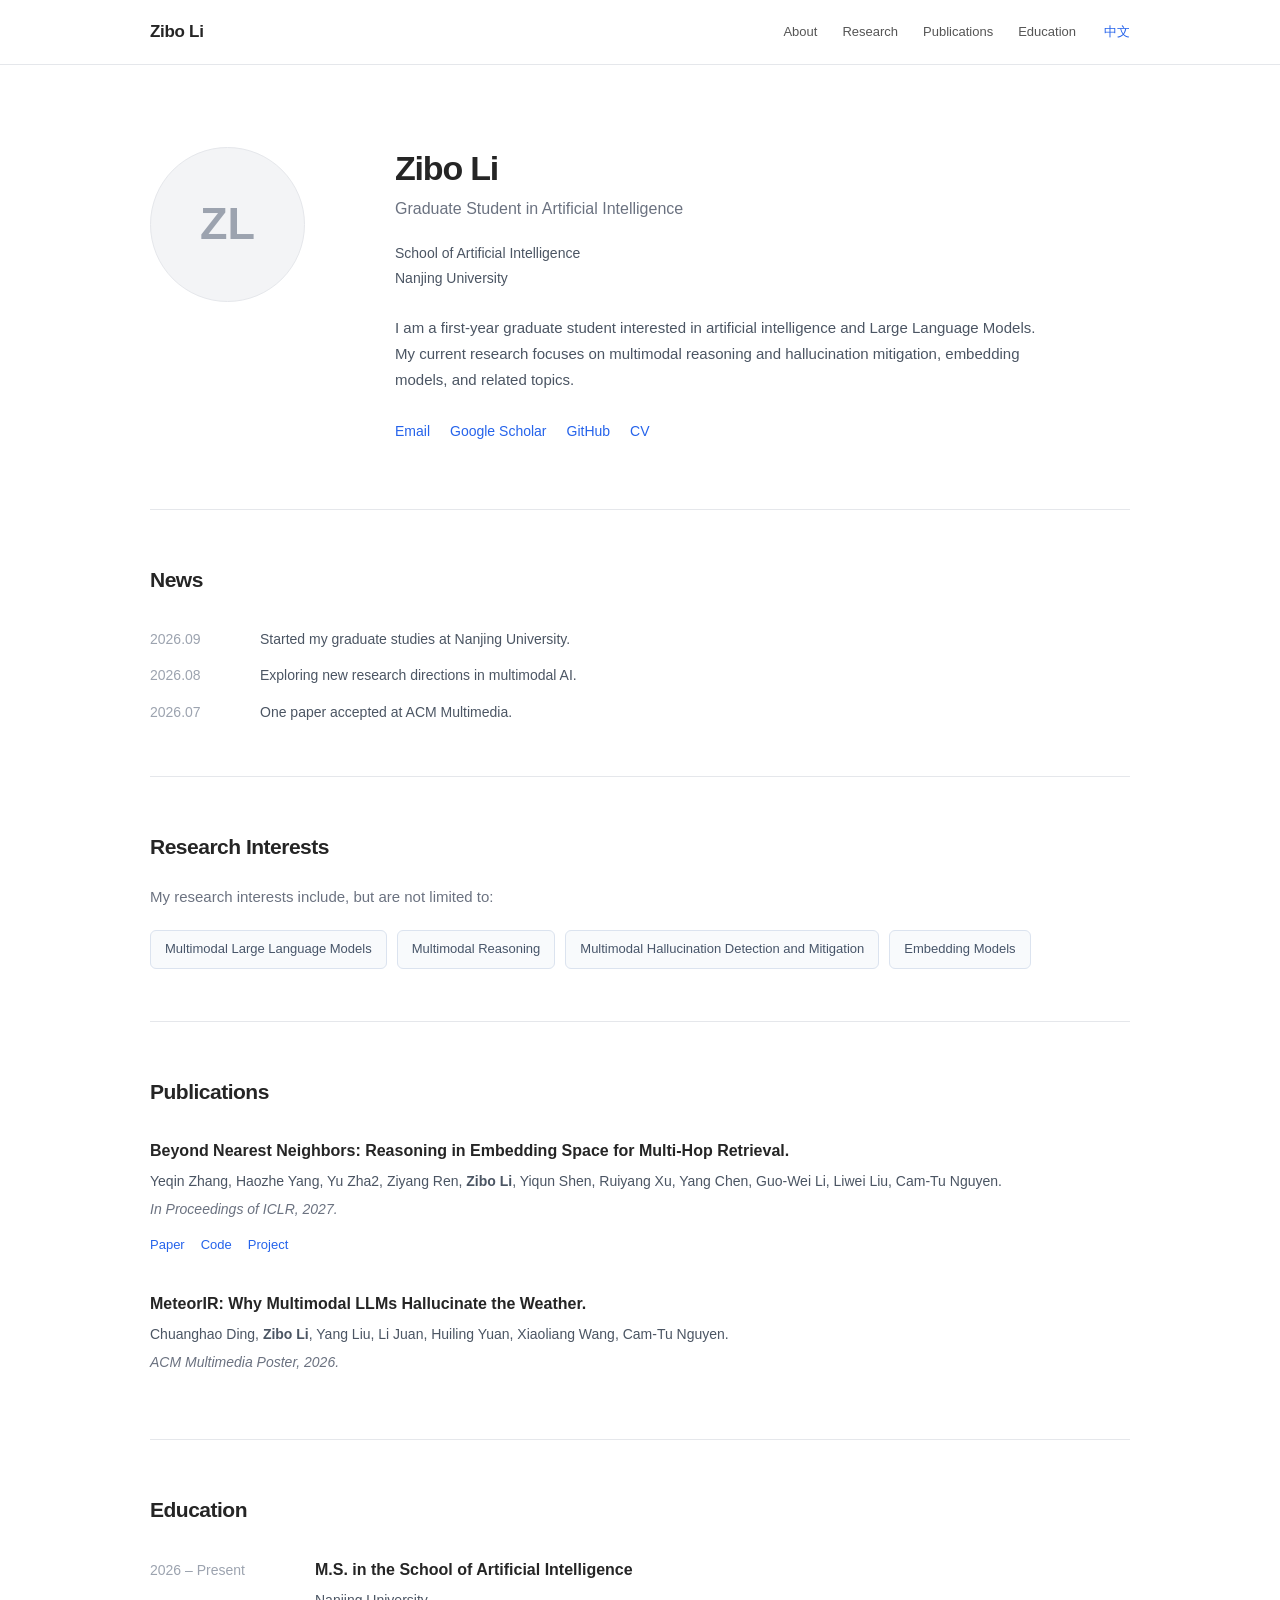
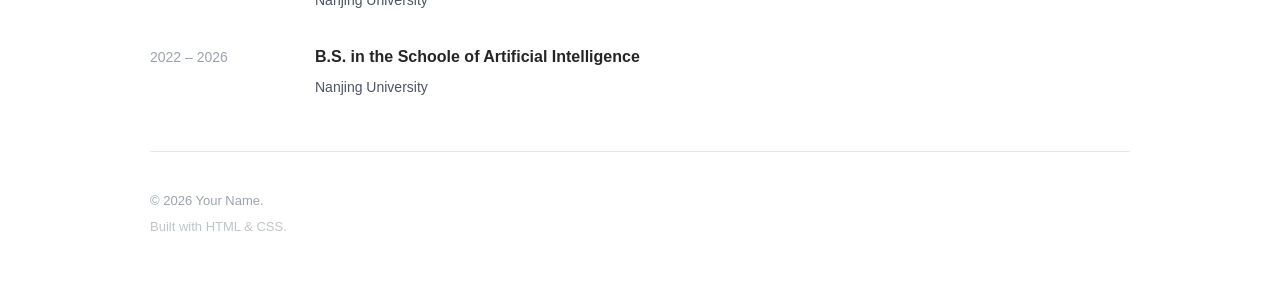
==== index.html @ 9da3d204 "Update index.html" ====
<!DOCTYPE html>
<html lang="en">
<head>
    <meta charset="UTF-8">
    <meta name="viewport" content="width=device-width, initial-scale=1.0">

    <title>Zibo Li | Academic Homepage</title>

    <meta name="description"
          content="Personal academic homepage of Your Name.">

    <link rel="stylesheet" href="style.css">
</head>

<body>

<header class="topbar">
    <div class="container nav-container">

        <a href="index.html" class="site-name">
            Zibo Li
        </a>

        <nav class="nav-links">
            <a href="#about">About</a>
            <a href="#research">Research</a>
            <a href="#publications">Publications</a>
            <a href="#education">Education</a>

            <!-- Language switch -->
            <a href="zh.html" class="language-switch">
                中文
            </a>
        </nav>

    </div>
</header>


<main class="container">

    <!-- Hero / About -->
    <section id="about" class="hero">

        <div class="hero-left">

            <div class="avatar-wrapper">
                <img
                    src="assets/avatar.jpg"
                    alt="Zibo Li"
                    class="avatar"
                    onerror="this.style.display='none'; this.parentElement.classList.add('avatar-placeholder');"
                >

                <span class="avatar-fallback">
                    ZL
                </span>
            </div>

        </div>


        <div class="hero-right">

            <h1>Zibo Li</h1>

            <p class="subtitle">
                Graduate Student in Artificial Intelligence
            </p>

            <p class="affiliation">
                School of Artificial Intelligence<br>
                Nanjing University
            </p>

            <p class="bio">
                I am a first-year graduate student interested in
                artificial intelligence and Large Language Models.
                My current research focuses on multimodal reasoning and hallucination mitigation,
                embedding models, and related topics.
            </p>

            <!-- <p class="bio">
                I am interested in building intelligent systems that
                can perceive, reason, and interact with the world.
            </p> -->

            <div class="social-links">

                <a href="mailto:502026370023@smail.nju.edu.cn">
                    Email
                </a>

                <a href="https://scholar.google.com/"
                   target="_blank"
                   rel="noopener noreferrer">
                    Google Scholar
                </a>

                <a href="https://github.com/Arcturus55"
                   target="_blank"
                   rel="noopener noreferrer">
                    GitHub
                </a>

                <a href="assets/cv.pdf"
                   target="_blank">
                    CV
                </a>

            </div>

        </div>

    </section>


    <!-- News -->
    <section class="section">

        <h2>News</h2>

        <div class="news-list">

            <div class="news-item">
                <span class="news-date">2026.09</span>
                <span>
                    Started my graduate studies at Nanjing University.
                </span>
            </div>

            <div class="news-item">
                <span class="news-date">2026.08</span>
                <span>
                    Exploring new research directions in multimodal AI.
                </span>
            </div>

            <div class="news-item">
                <span class="news-date">2026.07</span>
                <span>
                    One paper accepted at ACM Multimedia.
                </span>
            </div>

        </div>

    </section>


    <!-- Research -->
    <section id="research" class="section">

        <h2>Research Interests</h2>

        <p class="section-text">
            My research interests include, but are not limited to:
        </p>

        <div class="research-tags">

            <span>Multimodal Large Language Models</span>
            <span>Multimodal Reasoning</span>
            <span>Multimodal Hallucination Detection and Mitigation</span>
            <span>Embedding Models</span>

        </div>

    </section>


    <!-- Publications -->
    <section id="publications" class="section">

        <h2>Publications</h2>

        <div class="publication">

            <h3>
                Beyond Nearest Neighbors: Reasoning in Embedding Space for Multi-Hop Retrieval.
            </h3>

            <p class="authors">
                Yeqin Zhang, Haozhe Yang, Yu Zha2, Ziyang Ren, <strong>Zibo Li</strong>, Yiqun Shen, Ruiyang Xu, Yang Chen, Guo-Wei Li, Liwei Liu, Cam-Tu Nguyen.
            </p>

            <p class="venue">
                <em>In Proceedings of ICLR, 2027.</em>
            </p>

            <div class="paper-links">

                <a href="#" target="_blank">
                    Paper
                </a>

                <a href="#" target="_blank">
                    Code
                </a>

                <a href="#" target="_blank">
                    Project
                </a>

            </div>

        </div>


        <!-- Example second publication -->

        <div class="publication">

            <h3>
                MeteorIR: Why Multimodal LLMs Hallucinate the Weather.
            </h3>

            <p class="authors">
                Chuanghao Ding, <strong>Zibo Li</strong>, Yang Liu, Li Juan, Huiling Yuan, Xiaoliang Wang, Cam-Tu Nguyen.
            </p>

            <p class="venue">
                <em>ACM Multimedia Poster, 2026.</em>
            </p>

        </div>

    </section>


    <!-- Education -->
    <section id="education" class="section">

        <h2>Education</h2>

        <div class="timeline-item">

            <div class="timeline-date">
                2026 – Present
            </div>

            <div class="timeline-content">

                <h3>
                    M.S. in the School of Artificial Intelligence
                </h3>

                <p>
                    Nanjing University
                </p>

            </div>

        </div>


        <div class="timeline-item">

            <div class="timeline-date">
                2022 – 2026
            </div>

            <div class="timeline-content">

                <h3>
                    B.S. in the Schoole of Artificial Intelligence
                </h3>

                <p>
                    Nanjing University
                </p>

            </div>

        </div>

    </section>


    <!-- Footer -->
    <footer>

        <p>
            © 2026 Your Name.
        </p>

        <p class="footer-note">
            Built with HTML & CSS.
        </p>

    </footer>

</main>

</body>
</html>
---- style.css ----
/* =====================================================
   Global Variables
===================================================== */

:root {
    --bg-color: #ffffff;
    --text-color: #252525;
    --secondary-text: #6b7280;
    --muted-text: #9ca3af;

    --border-color: #e5e7eb;

    --accent-color: #2563eb;
    --accent-hover: #1d4ed8;

    --max-width: 980px;
}


/* =====================================================
   Reset
===================================================== */

* {
    box-sizing: border-box;
}

html {
    scroll-behavior: smooth;
}

body {
    margin: 0;
    padding: 0;

    background: var(--bg-color);
    color: var(--text-color);

    font-family:
        -apple-system,
        BlinkMacSystemFont,
        "Segoe UI",
        Roboto,
        Helvetica,
        Arial,
        "Noto Sans",
        sans-serif;

    font-size: 15px;
    line-height: 1.75;

    -webkit-font-smoothing: antialiased;
}


/* =====================================================
   Layout
===================================================== */

.container {
    width: min(
        calc(100% - 48px),
        var(--max-width)
    );

    margin: 0 auto;
}


/* =====================================================
   Top Navigation
===================================================== */

.topbar {
    position: sticky;
    top: 0;
    z-index: 100;

    background: rgba(255, 255, 255, 0.94);

    backdrop-filter: blur(10px);

    border-bottom: 1px solid var(--border-color);
}

.nav-container {
    height: 64px;

    display: flex;
    align-items: center;
    justify-content: space-between;
}

.site-name {
    color: var(--text-color);

    text-decoration: none;

    font-size: 17px;
    font-weight: 600;

    letter-spacing: -0.3px;
}

.site-name:hover {
    color: var(--accent-color);
}

.nav-links {
    display: flex;
    align-items: center;
    gap: 25px;
}

.nav-links a {
    color: #555;

    text-decoration: none;

    font-size: 13px;

    transition: color 0.2s ease;
}

.nav-links a:hover {
    color: var(--accent-color);
}

.language-switch {
    color: var(--accent-color) !important;

    font-weight: 500;

    padding-left: 3px;
}


/* =====================================================
   Hero Section
===================================================== */

.hero {
    display: grid;

    grid-template-columns: 190px 1fr;

    gap: 55px;

    padding-top: 82px;
    padding-bottom: 65px;

    border-bottom: 1px solid var(--border-color);
}

.hero-left {
    display: flex;
    justify-content: flex-start;
}

.hero-right {
    max-width: 650px;
}

.hero h1 {
    margin: 0 0 5px;

    font-size: 34px;
    line-height: 1.25;

    font-weight: 650;

    letter-spacing: -1.2px;
}

.subtitle {
    margin: 0 0 18px;

    color: var(--secondary-text);

    font-size: 16px;
}

.affiliation {
    margin: 0 0 24px;

    color: #4b5563;

    font-size: 14px;

    line-height: 1.8;
}

.bio {
    margin: 0 0 14px;

    color: #4b5563;

    font-size: 15px;
}


/* =====================================================
   Avatar
===================================================== */

.avatar-wrapper {
    position: relative;

    width: 155px;
    height: 155px;

    border-radius: 50%;

    overflow: hidden;

    background: #f3f4f6;

    border: 1px solid #e5e7eb;
}

.avatar {
    width: 100%;
    height: 100%;

    object-fit: cover;

    display: block;
}

.avatar-fallback {
    display: none;

    position: absolute;

    inset: 0;

    align-items: center;
    justify-content: center;

    font-size: 45px;
    font-weight: 600;

    color: #9ca3af;
}

.avatar-placeholder .avatar-fallback {
    display: flex;
}


/* =====================================================
   Social Links
===================================================== */

.social-links {
    display: flex;

    flex-wrap: wrap;

    gap: 20px;

    margin-top: 25px;
}

.social-links a {
    color: var(--accent-color);

    text-decoration: none;

    font-size: 14px;

    border-bottom: 1px solid transparent;

    transition:
        color 0.2s ease,
        border-color 0.2s ease;
}

.social-links a:hover {
    color: var(--accent-hover);

    border-bottom-color: var(--accent-hover);
}


/* =====================================================
   Sections
===================================================== */

.section {
    padding: 52px 0;

    border-bottom: 1px solid var(--border-color);
}

.section h2 {
    margin: 0 0 28px;

    font-size: 21px;

    font-weight: 650;

    letter-spacing: -0.5px;
}

.section-text {
    margin-top: -10px;
    margin-bottom: 20px;

    color: var(--secondary-text);
}


/* =====================================================
   News
===================================================== */

.news-list {
    display: flex;
    flex-direction: column;

    gap: 12px;
}

.news-item {
    display: grid;

    grid-template-columns: 90px 1fr;

    gap: 20px;

    font-size: 14px;

    color: #4b5563;
}

.news-date {
    color: #9ca3af;

    font-variant-numeric: tabular-nums;
}


/* =====================================================
   Research Tags
===================================================== */

.research-tags {
    display: flex;

    flex-wrap: wrap;

    gap: 10px;
}

.research-tags span {
    padding: 7px 14px;

    border: 1px solid #dbe3ef;

    border-radius: 6px;

    background: #f8fafc;

    color: #475569;

    font-size: 13px;
}


/* =====================================================
   Publications
===================================================== */

.publication {
    margin-bottom: 35px;
}

.publication:last-child {
    margin-bottom: 0;
}

.publication h3 {
    margin: 0 0 6px;

    font-size: 16px;

    line-height: 1.5;

    font-weight: 600;
}

.publication h3:hover {
    color: var(--accent-color);
}

.authors {
    margin: 0 0 4px;

    color: #4b5563;

    font-size: 14px;
}

.venue {
    margin: 0 0 12px;

    color: #6b7280;

    font-size: 14px;
}

.paper-links {
    display: flex;

    gap: 16px;
}

.paper-links a {
    color: var(--accent-color);

    text-decoration: none;

    font-size: 13px;
}

.paper-links a:hover {
    text-decoration: underline;
}


/* =====================================================
   Education Timeline
===================================================== */

.timeline-item {
    display: grid;

    grid-template-columns: 135px 1fr;

    gap: 30px;

    margin-bottom: 30px;
}

.timeline-item:last-child {
    margin-bottom: 0;
}

.timeline-date {
    color: #9ca3af;

    font-size: 14px;

    padding-top: 2px;
}

.timeline-content h3 {
    margin: 0 0 4px;

    font-size: 16px;

    font-weight: 600;
}

.timeline-content p {
    margin: 0;

    color: #4b5563;

    font-size: 14px;
}

.timeline-content .muted {
    margin-top: 5px;

    color: #9ca3af;
}


/* =====================================================
   Footer
===================================================== */

footer {
    padding: 35px 0 45px;

    color: #9ca3af;

    font-size: 13px;
}

footer p {
    margin: 3px 0;
}

.footer-note {
    color: #c0c4ca;
}


/* =====================================================
   Responsive Design
===================================================== */

@media (max-width: 700px) {

    .container {
        width: calc(100% - 36px);
    }

    .nav-container {
        height: 60px;
    }

    .site-name {
        font-size: 16px;
    }

    .nav-links {
        gap: 13px;
    }

    .nav-links a {
        font-size: 12px;
    }

    .nav-links a:nth-child(2),
    .nav-links a:nth-child(3) {
        display: none;
    }

    .hero {
        grid-template-columns: 1fr;

        gap: 28px;

        padding-top: 48px;
        padding-bottom: 45px;
    }

    .hero-left {
        justify-content: flex-start;
    }

    .avatar-wrapper {
        width: 115px;
        height: 115px;
    }

    .hero h1 {
        font-size: 29px;
    }

    .subtitle {
        font-size: 15px;
    }

    .section {
        padding: 40px 0;
    }

    .section h2 {
        font-size: 20px;
    }

    .news-item {
        grid-template-columns: 75px 1fr;

        gap: 12px;
    }

    .timeline-item {
        grid-template-columns: 1fr;

        gap: 2px;

        margin-bottom: 25px;
    }

    .timeline-date {
        font-size: 13px;
    }

}
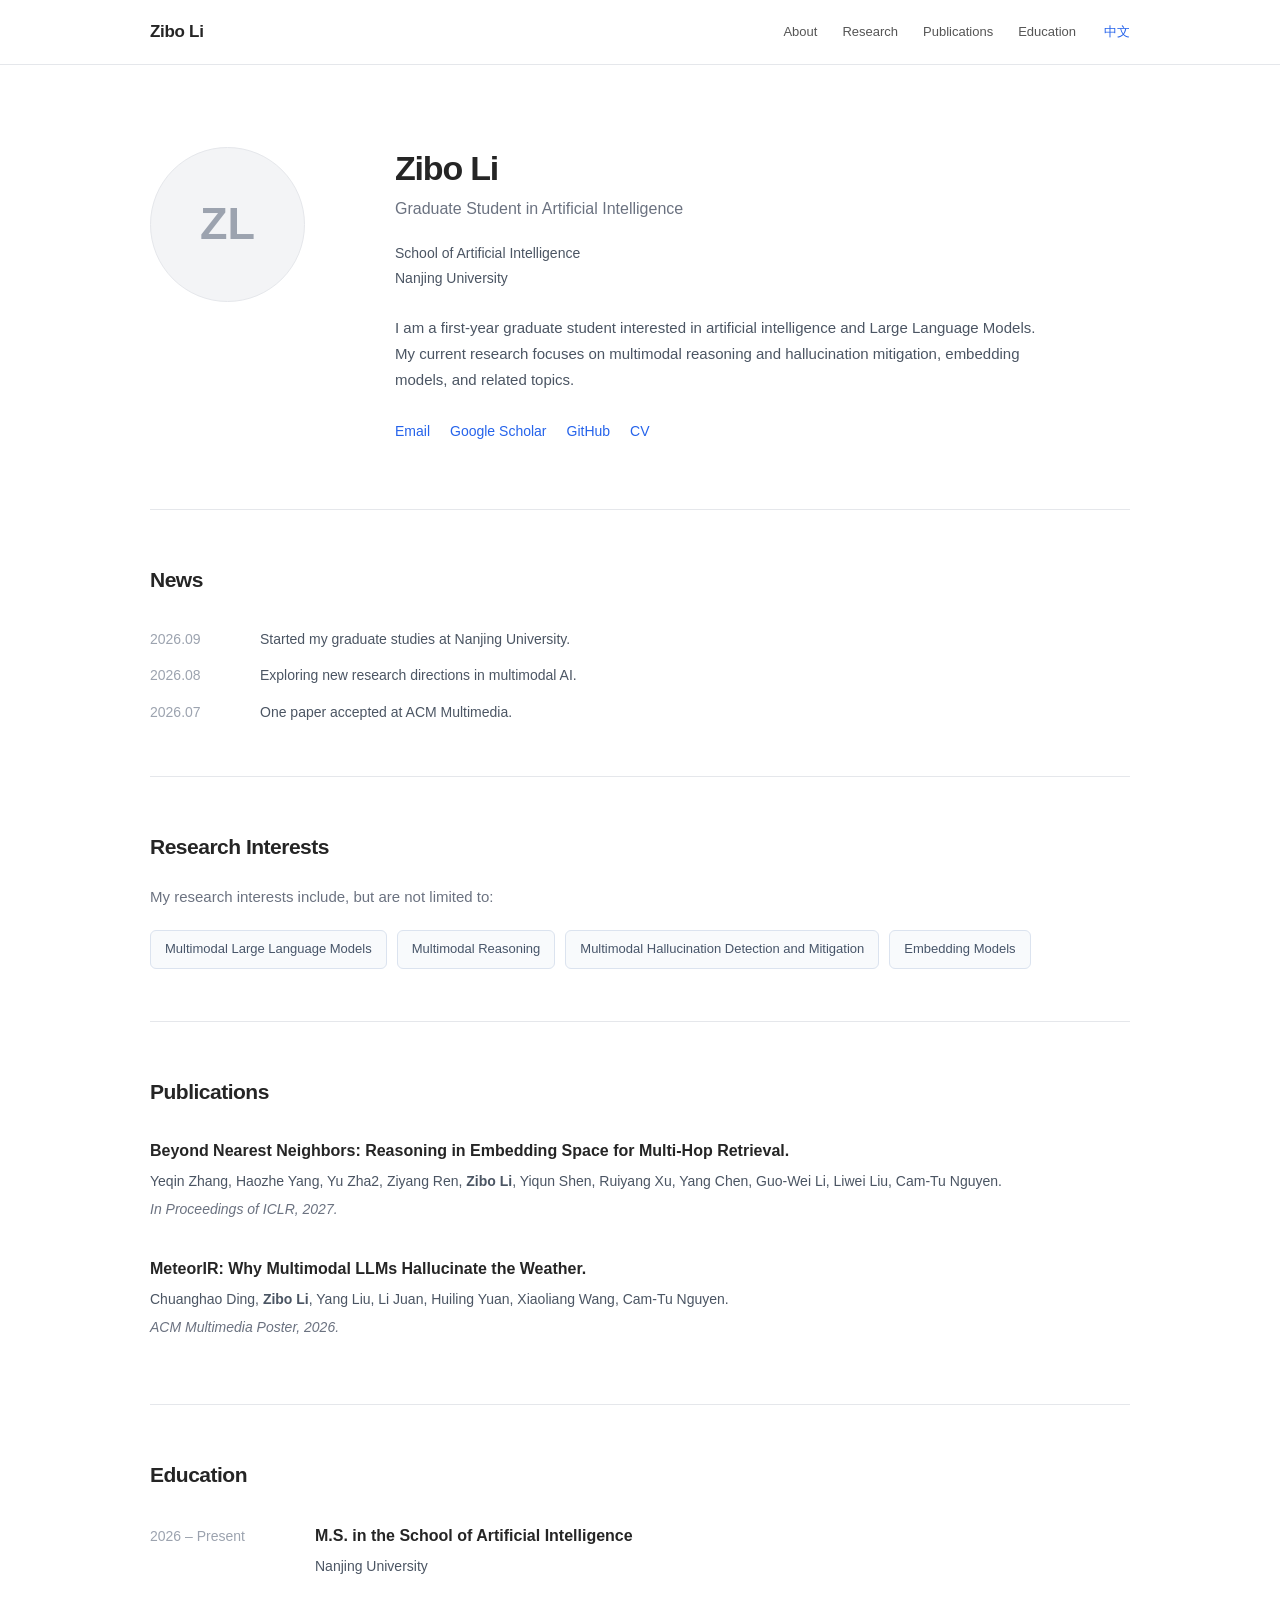
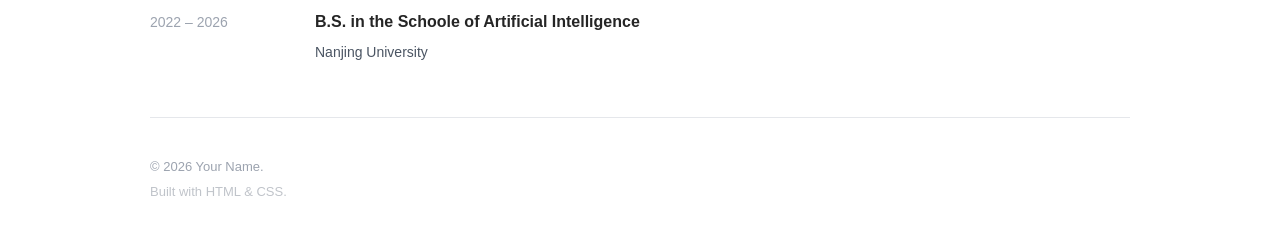
==== commit 8b334d31: "Update index.html" ====
--- a/index.html
+++ b/index.html
@@ -188,22 +188,6 @@
                 <em>In Proceedings of ICLR, 2027.</em>
             </p>
 
-            <div class="paper-links">
-
-                <a href="#" target="_blank">
-                    Paper
-                </a>
-
-                <a href="#" target="_blank">
-                    Code
-                </a>
-
-                <a href="#" target="_blank">
-                    Project
-                </a>
-
-            </div>
-
         </div>
 
 
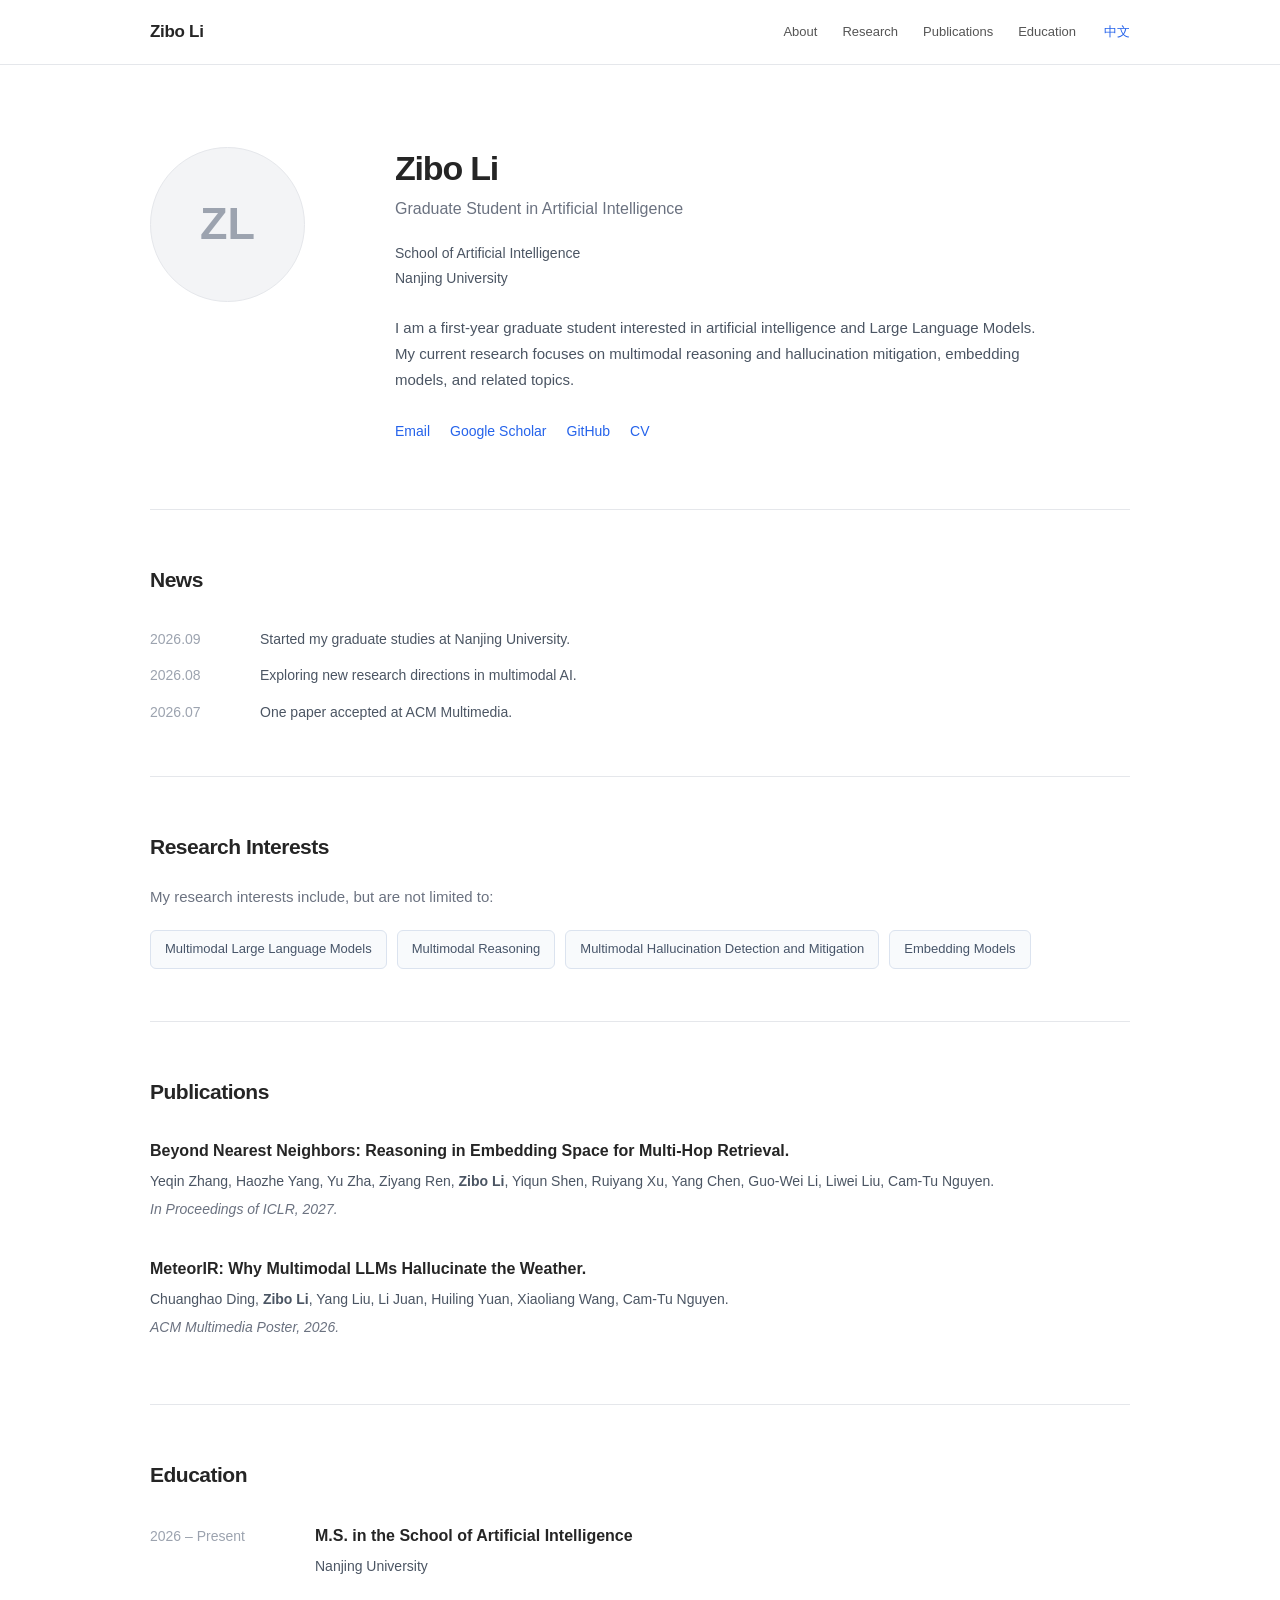
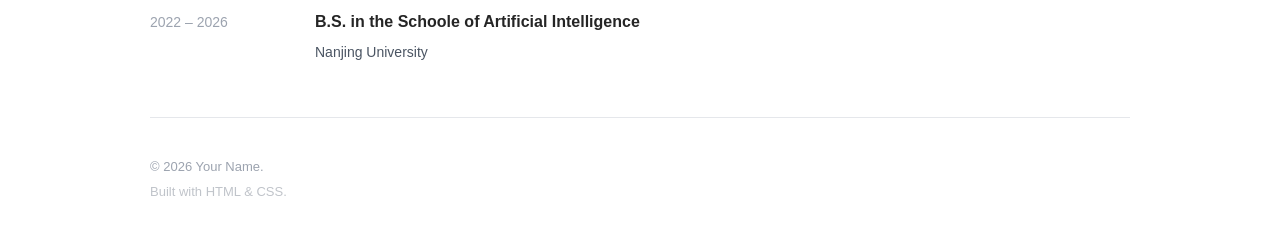
==== commit cec26069: "Update index.html" ====
--- a/index.html
+++ b/index.html
@@ -181,7 +181,7 @@
             </h3>
 
             <p class="authors">
-                Yeqin Zhang, Haozhe Yang, Yu Zha2, Ziyang Ren, <strong>Zibo Li</strong>, Yiqun Shen, Ruiyang Xu, Yang Chen, Guo-Wei Li, Liwei Liu, Cam-Tu Nguyen.
+                Yeqin Zhang, Haozhe Yang, Yu Zha, Ziyang Ren, <strong>Zibo Li</strong>, Yiqun Shen, Ruiyang Xu, Yang Chen, Guo-Wei Li, Liwei Liu, Cam-Tu Nguyen.
             </p>
 
             <p class="venue">
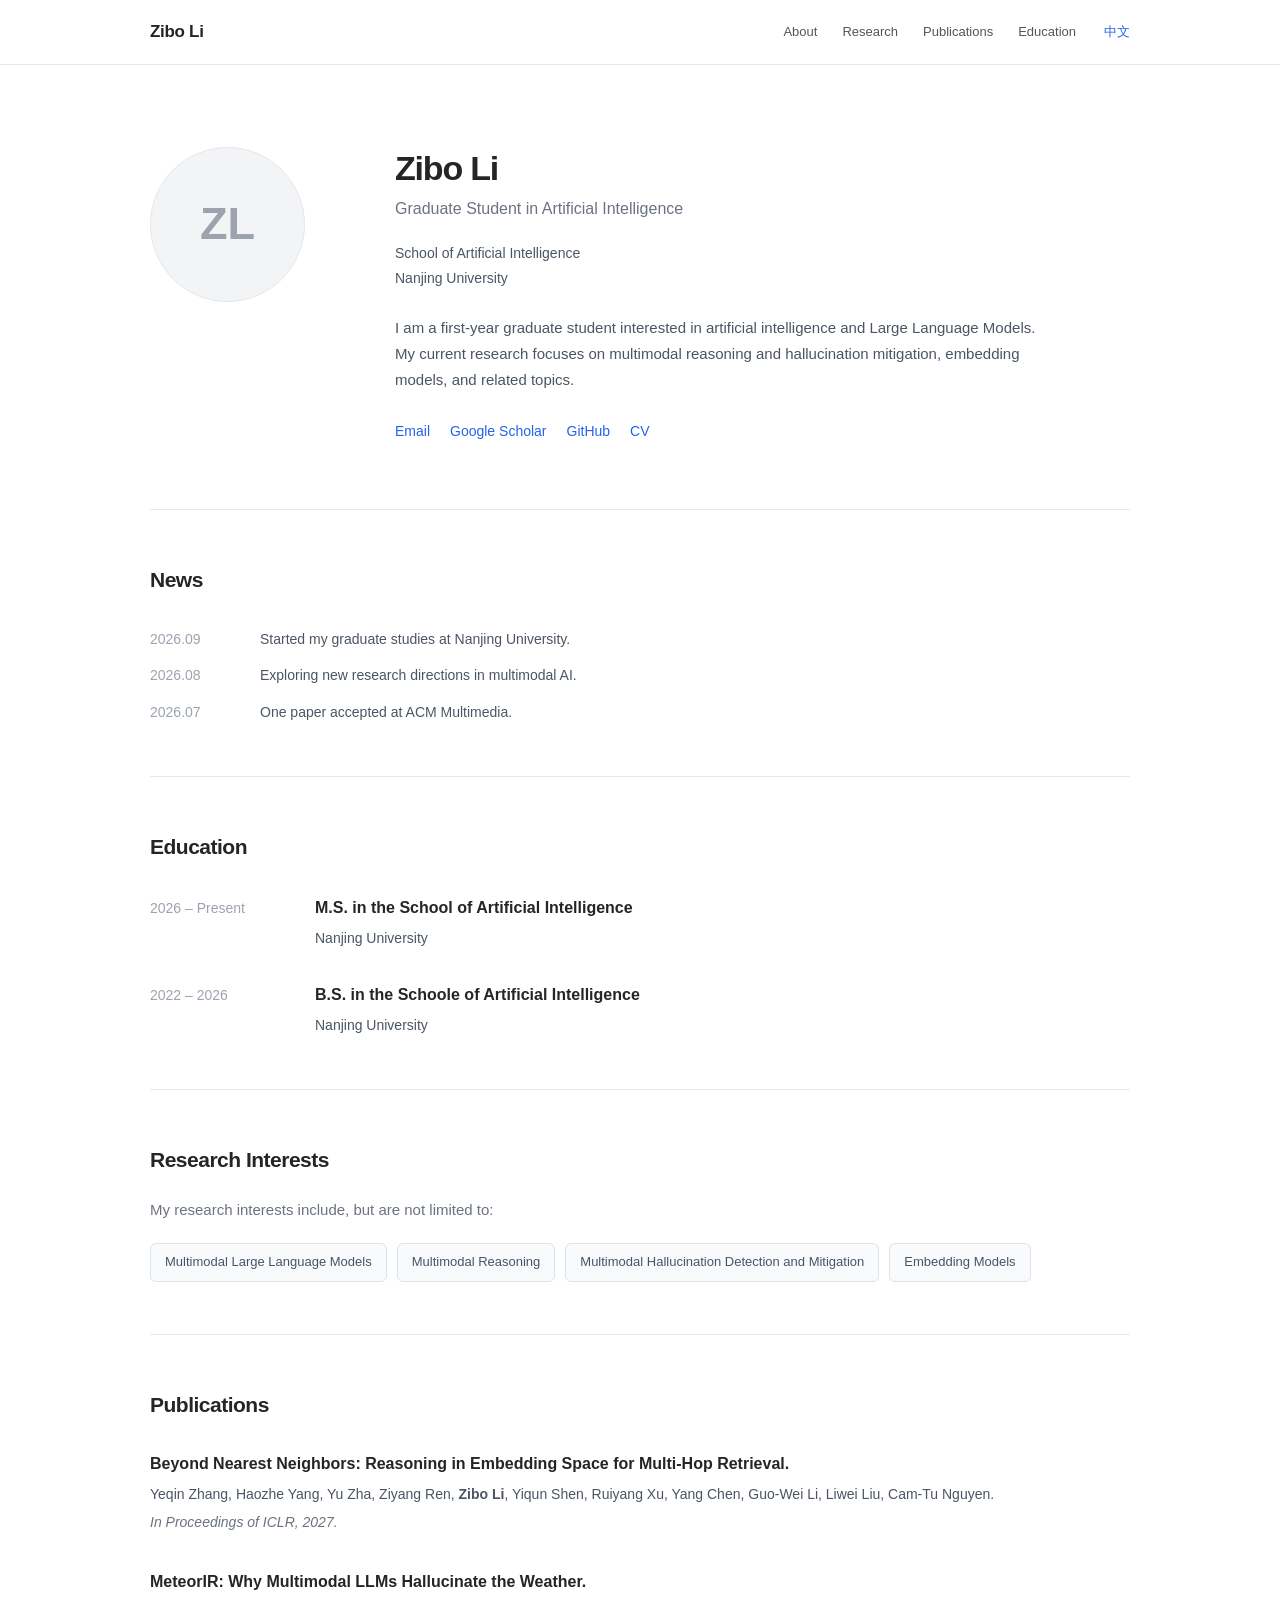
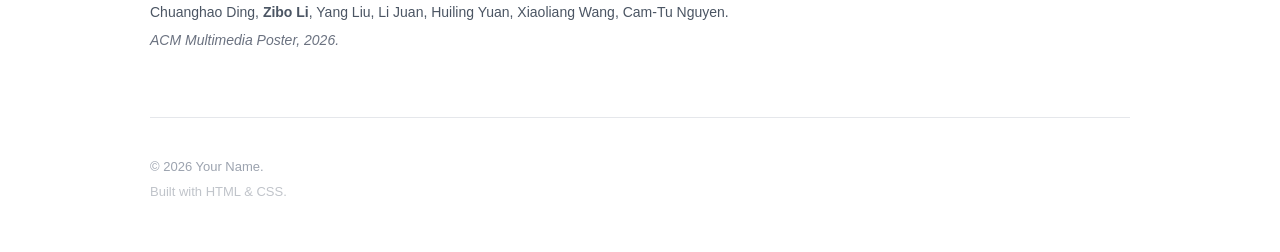
==== commit e2ad11d8: "Update index.html" ====
--- a/index.html
+++ b/index.html
@@ -147,6 +147,53 @@
 
     </section>
 
+    <!-- Education -->
+    <section id="education" class="section">
+
+        <h2>Education</h2>
+
+        <div class="timeline-item">
+
+            <div class="timeline-date">
+                2026 – Present
+            </div>
+
+            <div class="timeline-content">
+
+                <h3>
+                    M.S. in the School of Artificial Intelligence
+                </h3>
+
+                <p>
+                    Nanjing University
+                </p>
+
+            </div>
+
+        </div>
+
+
+        <div class="timeline-item">
+
+            <div class="timeline-date">
+                2022 – 2026
+            </div>
+
+            <div class="timeline-content">
+
+                <h3>
+                    B.S. in the Schoole of Artificial Intelligence
+                </h3>
+
+                <p>
+                    Nanjing University
+                </p>
+
+            </div>
+
+        </div>
+
+    </section>
 
     <!-- Research -->
     <section id="research" class="section">
@@ -211,56 +258,6 @@
 
     </section>
 
-
-    <!-- Education -->
-    <section id="education" class="section">
-
-        <h2>Education</h2>
-
-        <div class="timeline-item">
-
-            <div class="timeline-date">
-                2026 – Present
-            </div>
-
-            <div class="timeline-content">
-
-                <h3>
-                    M.S. in the School of Artificial Intelligence
-                </h3>
-
-                <p>
-                    Nanjing University
-                </p>
-
-            </div>
-
-        </div>
-
-
-        <div class="timeline-item">
-
-            <div class="timeline-date">
-                2022 – 2026
-            </div>
-
-            <div class="timeline-content">
-
-                <h3>
-                    B.S. in the Schoole of Artificial Intelligence
-                </h3>
-
-                <p>
-                    Nanjing University
-                </p>
-
-            </div>
-
-        </div>
-
-    </section>
-
-
     <!-- Footer -->
     <footer>
 
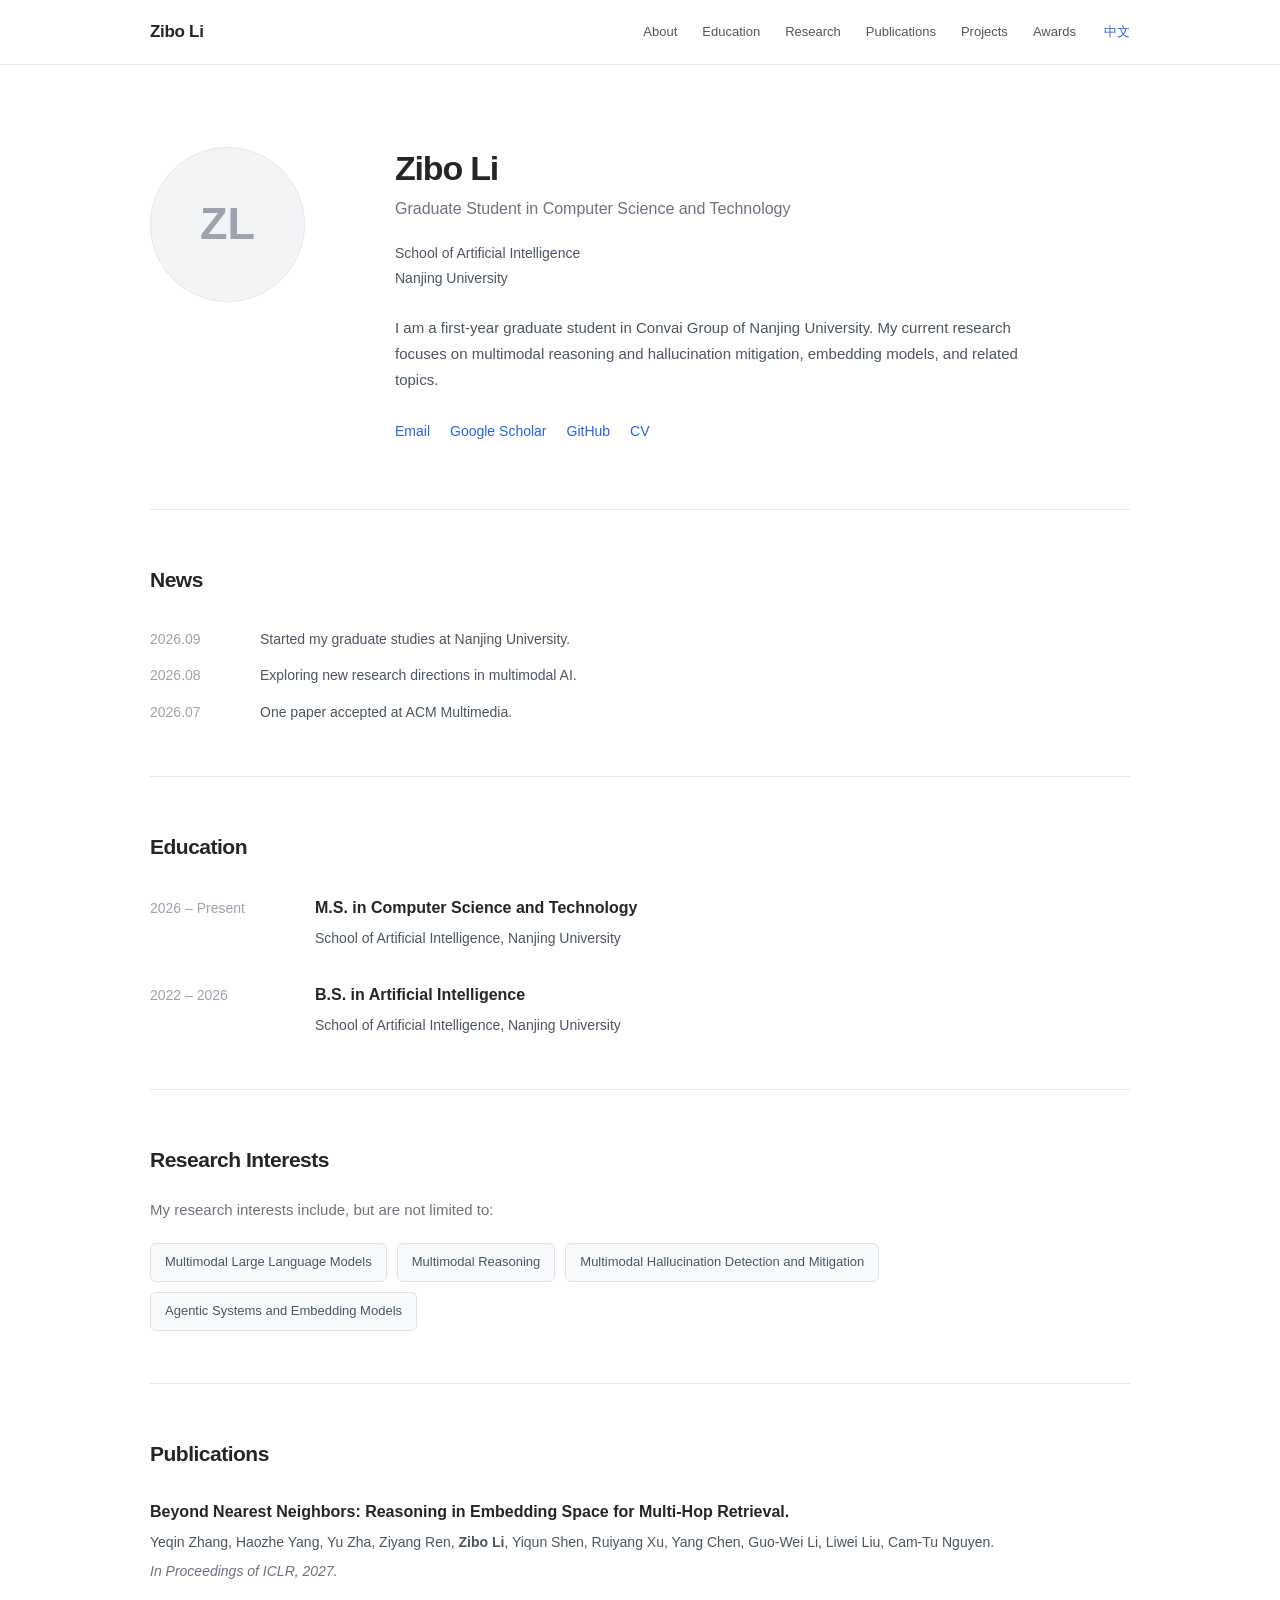
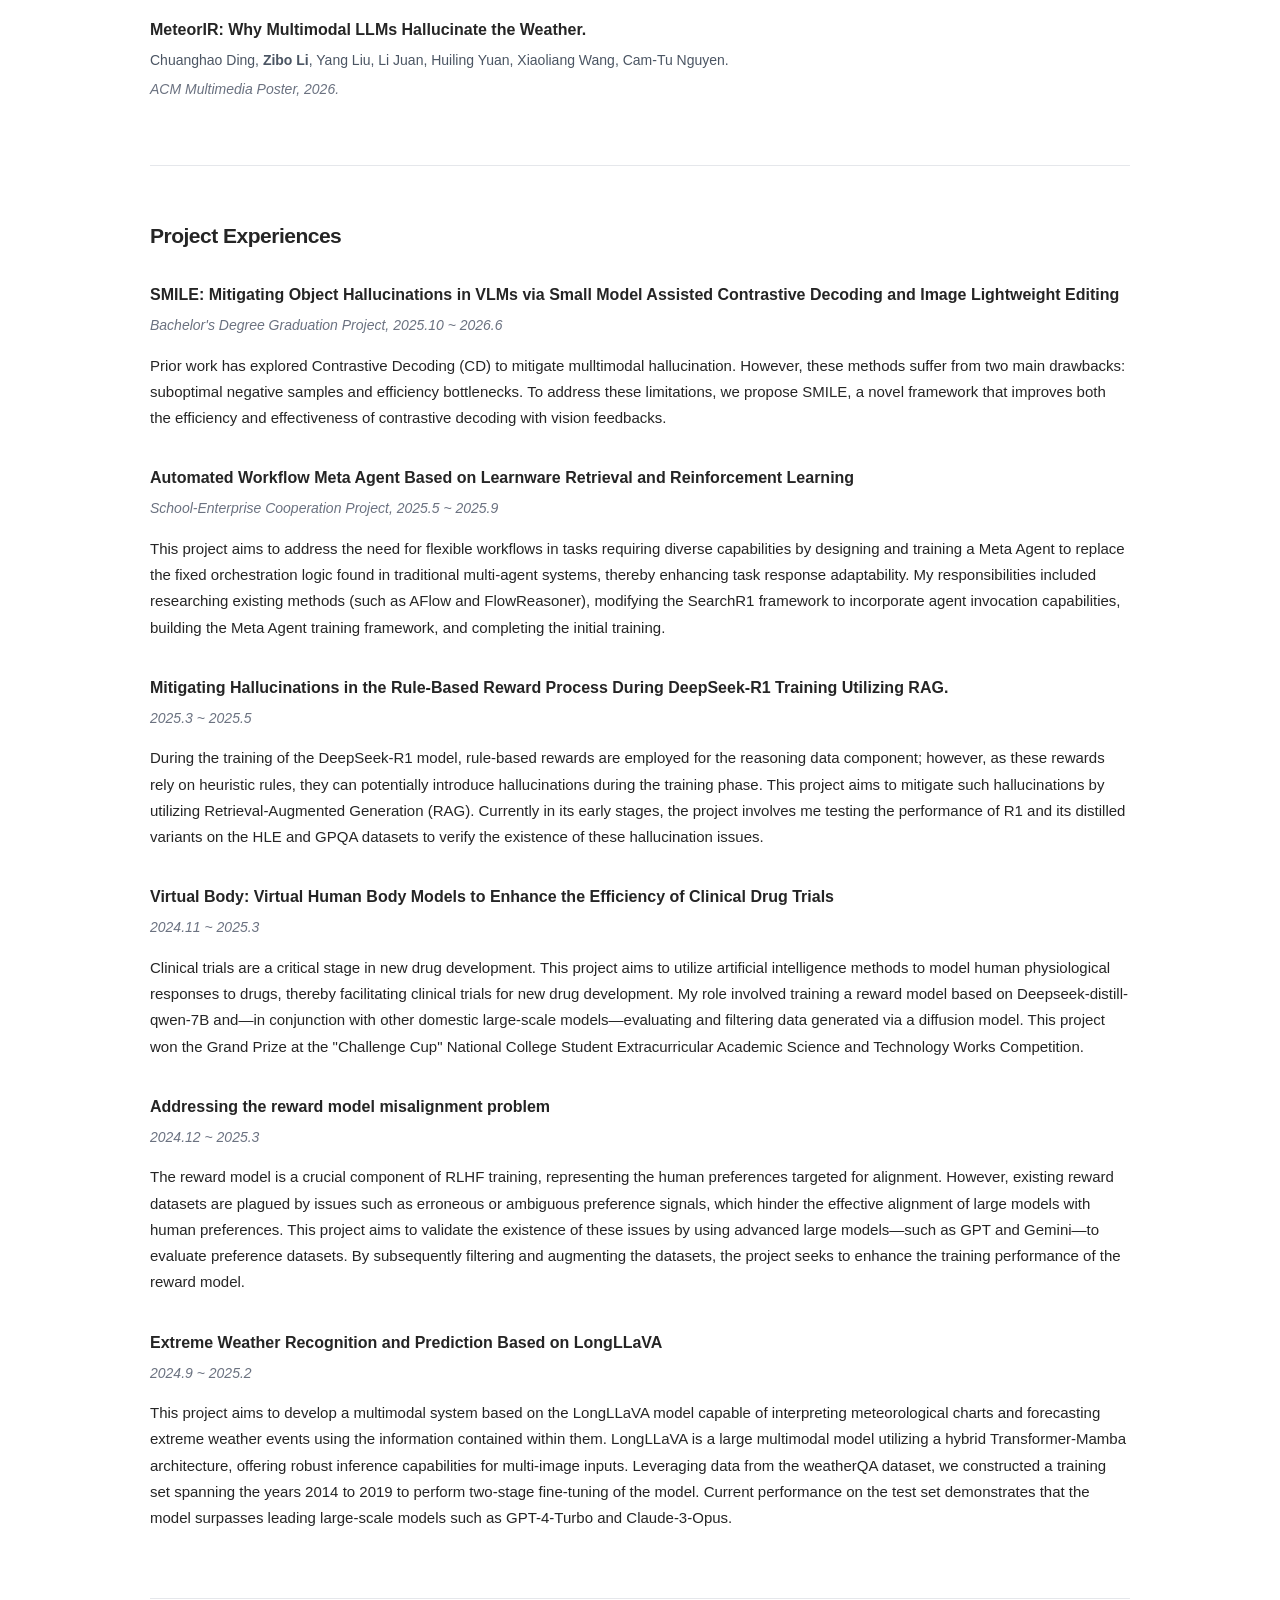
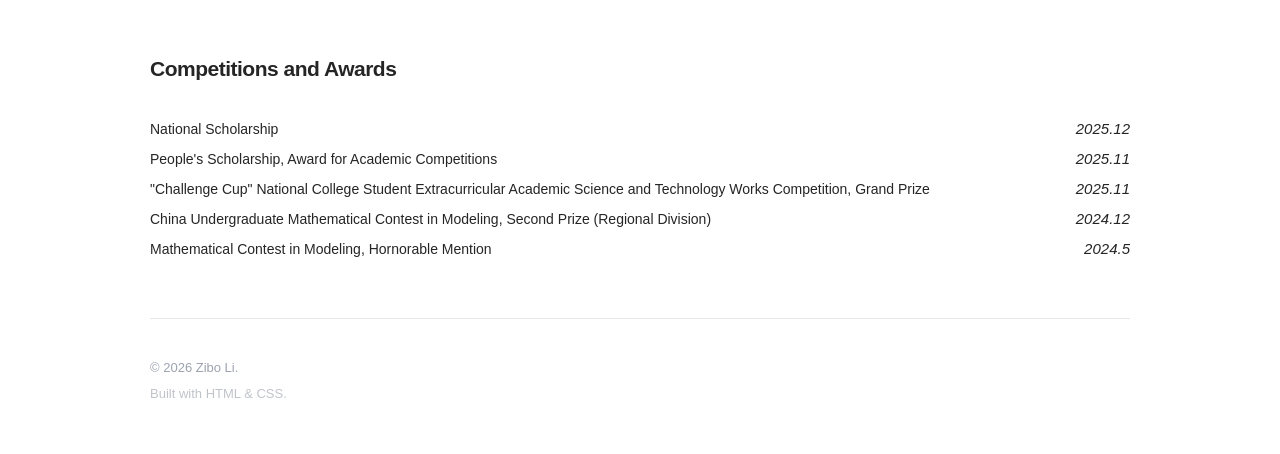
==== commit dd2167b8: "Add files via upload" ====
--- a/index.html
+++ b/index.html
@@ -1,14 +1,12 @@
 <!DOCTYPE html>
 <html lang="en">
+
 <head>
     <meta charset="UTF-8">
     <meta name="viewport" content="width=device-width, initial-scale=1.0">
-
     <title>Zibo Li | Academic Homepage</title>
-
     <meta name="description"
-          content="Personal academic homepage of Your Name.">
-
+          content="Personal academic homepage of Zibo Li.">
     <link rel="stylesheet" href="style.css">
 </head>
 
@@ -23,9 +21,11 @@
 
         <nav class="nav-links">
             <a href="#about">About</a>
+            <a href="#education">Education</a>
             <a href="#research">Research</a>
             <a href="#publications">Publications</a>
-            <a href="#education">Education</a>
+            <a href="#project">Projects</a>
+            <a href="#award">Awards</a>
 
             <!-- Language switch -->
             <a href="zh.html" class="language-switch">
@@ -65,7 +65,7 @@
             <h1>Zibo Li</h1>
 
             <p class="subtitle">
-                Graduate Student in Artificial Intelligence
+                Graduate Student in Computer Science and Technology
             </p>
 
             <p class="affiliation">
@@ -74,8 +74,7 @@
             </p>
 
             <p class="bio">
-                I am a first-year graduate student interested in
-                artificial intelligence and Large Language Models.
+                I am a first-year graduate student in Convai Group of Nanjing University.
                 My current research focuses on multimodal reasoning and hallucination mitigation,
                 embedding models, and related topics.
             </p>
@@ -161,11 +160,11 @@
             <div class="timeline-content">
 
                 <h3>
-                    M.S. in the School of Artificial Intelligence
+                    M.S. in Computer Science and Technology
                 </h3>
 
                 <p>
-                    Nanjing University
+                    School of Artificial Intelligence, Nanjing University
                 </p>
 
             </div>
@@ -182,11 +181,11 @@
             <div class="timeline-content">
 
                 <h3>
-                    B.S. in the Schoole of Artificial Intelligence
+                    B.S. in Artificial Intelligence
                 </h3>
 
                 <p>
-                    Nanjing University
+                    School of Artificial Intelligence, Nanjing University
                 </p>
 
             </div>
@@ -209,7 +208,7 @@
             <span>Multimodal Large Language Models</span>
             <span>Multimodal Reasoning</span>
             <span>Multimodal Hallucination Detection and Mitigation</span>
-            <span>Embedding Models</span>
+            <span>Agentic Systems and Embedding Models</span>
 
         </div>
 
@@ -258,11 +257,133 @@
 
     </section>
 
+    <section id="project" class="section">
+
+        <h2>Project Experiences</h2>
+
+        <div class="publication">
+
+            <h3>
+                SMILE: Mitigating Object Hallucinations in VLMs via Small Model Assisted Contrastive Decoding and Image Lightweight Editing
+            </h3>
+
+            <p class="venue">
+                <em>Bachelor's Degree Graduation Project, 2025.10 ~ 2026.6</em>
+            </p>
+
+            <p>Prior work has explored Contrastive Decoding (CD) to mitigate mulltimodal hallucination. However, these methods suffer from two main drawbacks: suboptimal negative samples and efficiency bottlenecks. To address these limitations, we propose SMILE, a novel framework that improves both the efficiency and effectiveness of contrastive decoding with vision feedbacks. </p>
+
+        </div>
+
+        <div class="publication">
+
+            <h3>
+                Automated Workflow Meta Agent Based on Learnware Retrieval and Reinforcement Learning
+            </h3>
+
+            <p class="venue">
+                <em>School-Enterprise Cooperation Project, 2025.5 ~ 2025.9</em>
+            </p>
+
+            <p>This project aims to address the need for flexible workflows in tasks requiring diverse capabilities by designing and training a Meta Agent to replace the fixed orchestration logic found in traditional multi-agent systems, thereby enhancing task response adaptability. My responsibilities included researching existing methods (such as AFlow and FlowReasoner), modifying the SearchR1 framework to incorporate agent invocation capabilities, building the Meta Agent training framework, and completing the initial training. </p>
+
+        </div>
+
+        <div class="publication">
+
+            <h3>
+                Mitigating Hallucinations in the Rule-Based Reward Process During DeepSeek-R1 Training Utilizing RAG.
+            </h3>
+
+            <p class="venue">
+                <em>2025.3 ~ 2025.5</em>
+            </p>
+
+            <p>
+                During the training of the DeepSeek-R1 model, rule-based rewards are employed for the reasoning data component; however, as these rewards rely on heuristic rules, they can potentially introduce hallucinations during the training phase. This project aims to mitigate such hallucinations by utilizing Retrieval-Augmented Generation (RAG). Currently in its early stages, the project involves me testing the performance of R1 and its distilled variants on the HLE and GPQA datasets to verify the existence of these hallucination issues.
+            </p>
+
+        </div>
+
+        <div class="publication">
+
+            <h3>Virtual Body: Virtual Human Body Models to Enhance the Efficiency of Clinical Drug Trials</h3>
+
+            <p class="venue"><em>2024.11 ~ 2025.3</em></p>
+
+            <p>
+                Clinical trials are a critical stage in new drug development. This project aims to utilize artificial intelligence methods to model human physiological responses to drugs, thereby facilitating clinical trials for new drug development. My role involved training a reward model based on Deepseek-distill-qwen-7B and—in conjunction with other domestic large-scale models—evaluating and filtering data generated via a diffusion model. This project won the Grand Prize at the "Challenge Cup" National College Student Extracurricular Academic Science and Technology Works Competition.
+            </p>
+
+        </div>
+
+        <div class="publication">
+
+            <h3>Addressing the reward model misalignment problem</h3>
+
+            <p class="venue"><em>2024.12 ~ 2025.3</em></p>
+
+            <p>
+                The reward model is a crucial component of RLHF training, representing the human preferences targeted for alignment. However, existing reward datasets are plagued by issues such as erroneous or ambiguous preference signals, which hinder the effective alignment of large models with human preferences. This project aims to validate the existence of these issues by using advanced large models—such as GPT and Gemini—to evaluate preference datasets. By subsequently filtering and augmenting the datasets, the project seeks to enhance the training performance of the reward model.
+            </p>
+
+        </div>
+
+        <div class="publication">
+
+            <h3>Extreme Weather Recognition and Prediction Based on LongLLaVA</h3>
+
+            <p class="venue"><em>2024.9 ~ 2025.2</em></p>
+
+            <p>
+                This project aims to develop a multimodal system based on the LongLLaVA model capable of interpreting meteorological charts and forecasting extreme weather events using the information contained within them. LongLLaVA is a large multimodal model utilizing a hybrid Transformer-Mamba architecture, offering robust inference capabilities for multi-image inputs. Leveraging data from the weatherQA dataset, we constructed a training set spanning the years 2014 to 2019 to perform two-stage fine-tuning of the model. Current performance on the test set demonstrates that the model surpasses leading large-scale models such as GPT-4-Turbo and Claude-3-Opus.
+            </p>
+
+        </div>
+
+    </section>
+
+    <section id="award" class="section">
+
+        <h2>Competitions and Awards </h2>
+
+        <div class="award">
+            <h3>National Scholarship</h3>
+            <p class="date"><em>2025.12</em></p>
+        </div>
+
+        <div class="award">
+            <h3>People's Scholarship, Award for Academic Competitions</h3>
+            <p class="date"><em>2025.11</em></p>
+        </div>
+
+        <div class="award">
+            <h3>"Challenge Cup" National College Student Extracurricular Academic Science and Technology Works Competition, Grand Prize</h3>
+            <p class="date"><em>2025.11</em></p>
+        </div>
+
+        <div class="award">
+            <h3>China Undergraduate Mathematical Contest in Modeling, Second Prize (Regional Division)</h3>
+            <p class="date"><em>2024.12</em></p>
+        </div>
+
+        <div class="award">
+            <h3>Mathematical Contest in Modeling, Hornorable Mention</h3>
+            <p class="date"><em>2024.5</em></p>
+        </div>
+
+        
+        <!-- Example second publication -->
+
+        
+
+    </section>
+
     <!-- Footer -->
     <footer>
 
         <p>
-            © 2026 Your Name.
+            © 2026 Zibo Li.
         </p>
 
         <p class="footer-note">
--- a/style.css
+++ b/style.css
@@ -367,6 +367,28 @@
     font-size: 13px;
 }
 
+/* Awards */
+
+.award {
+    display: flex;
+    justify-content: space-between;
+    align-items: baseline;
+}
+
+.award h3 {
+    margin: 0 0 6px;
+
+    font-size: 14px;
+
+    line-height: 1.5;
+
+    font-weight: 400;
+}
+
+.award .date {
+    margin: 0;
+    white-space: nowrap;
+}
 
 /* =====================================================
    Publications
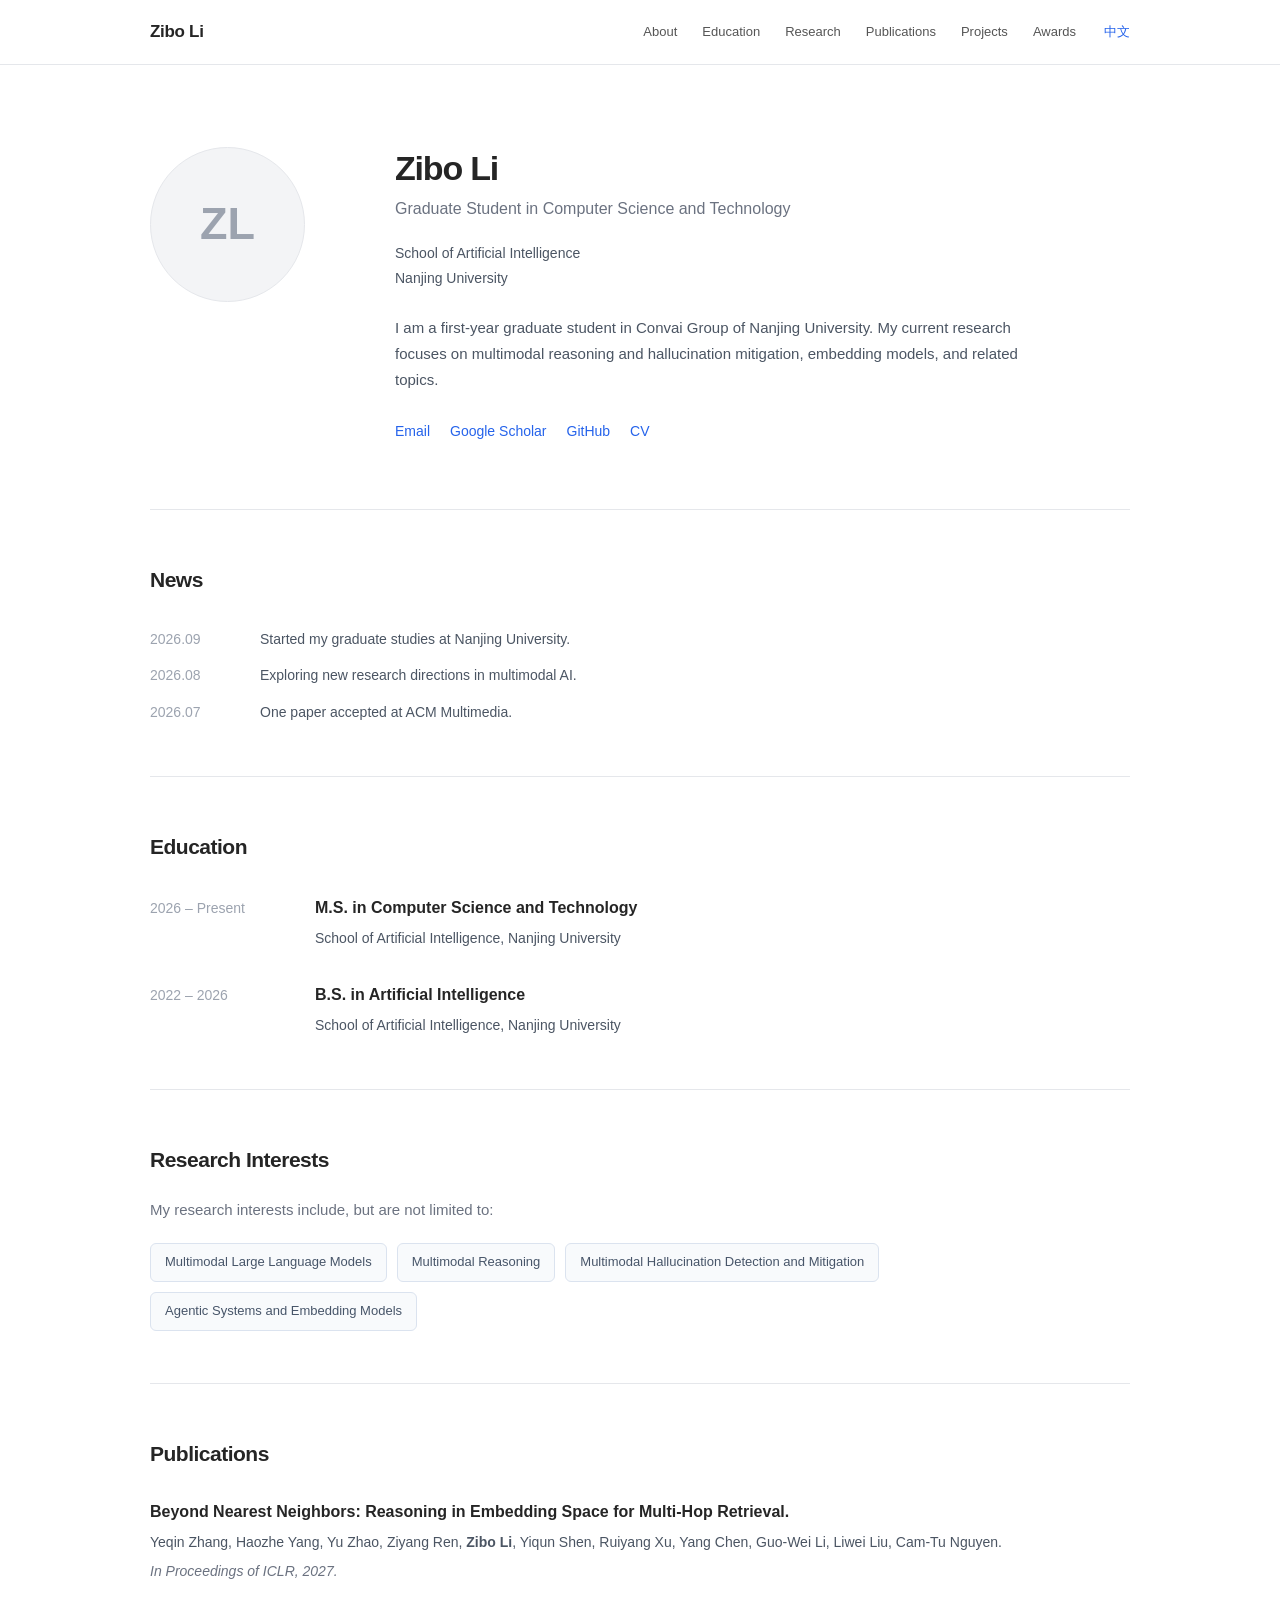
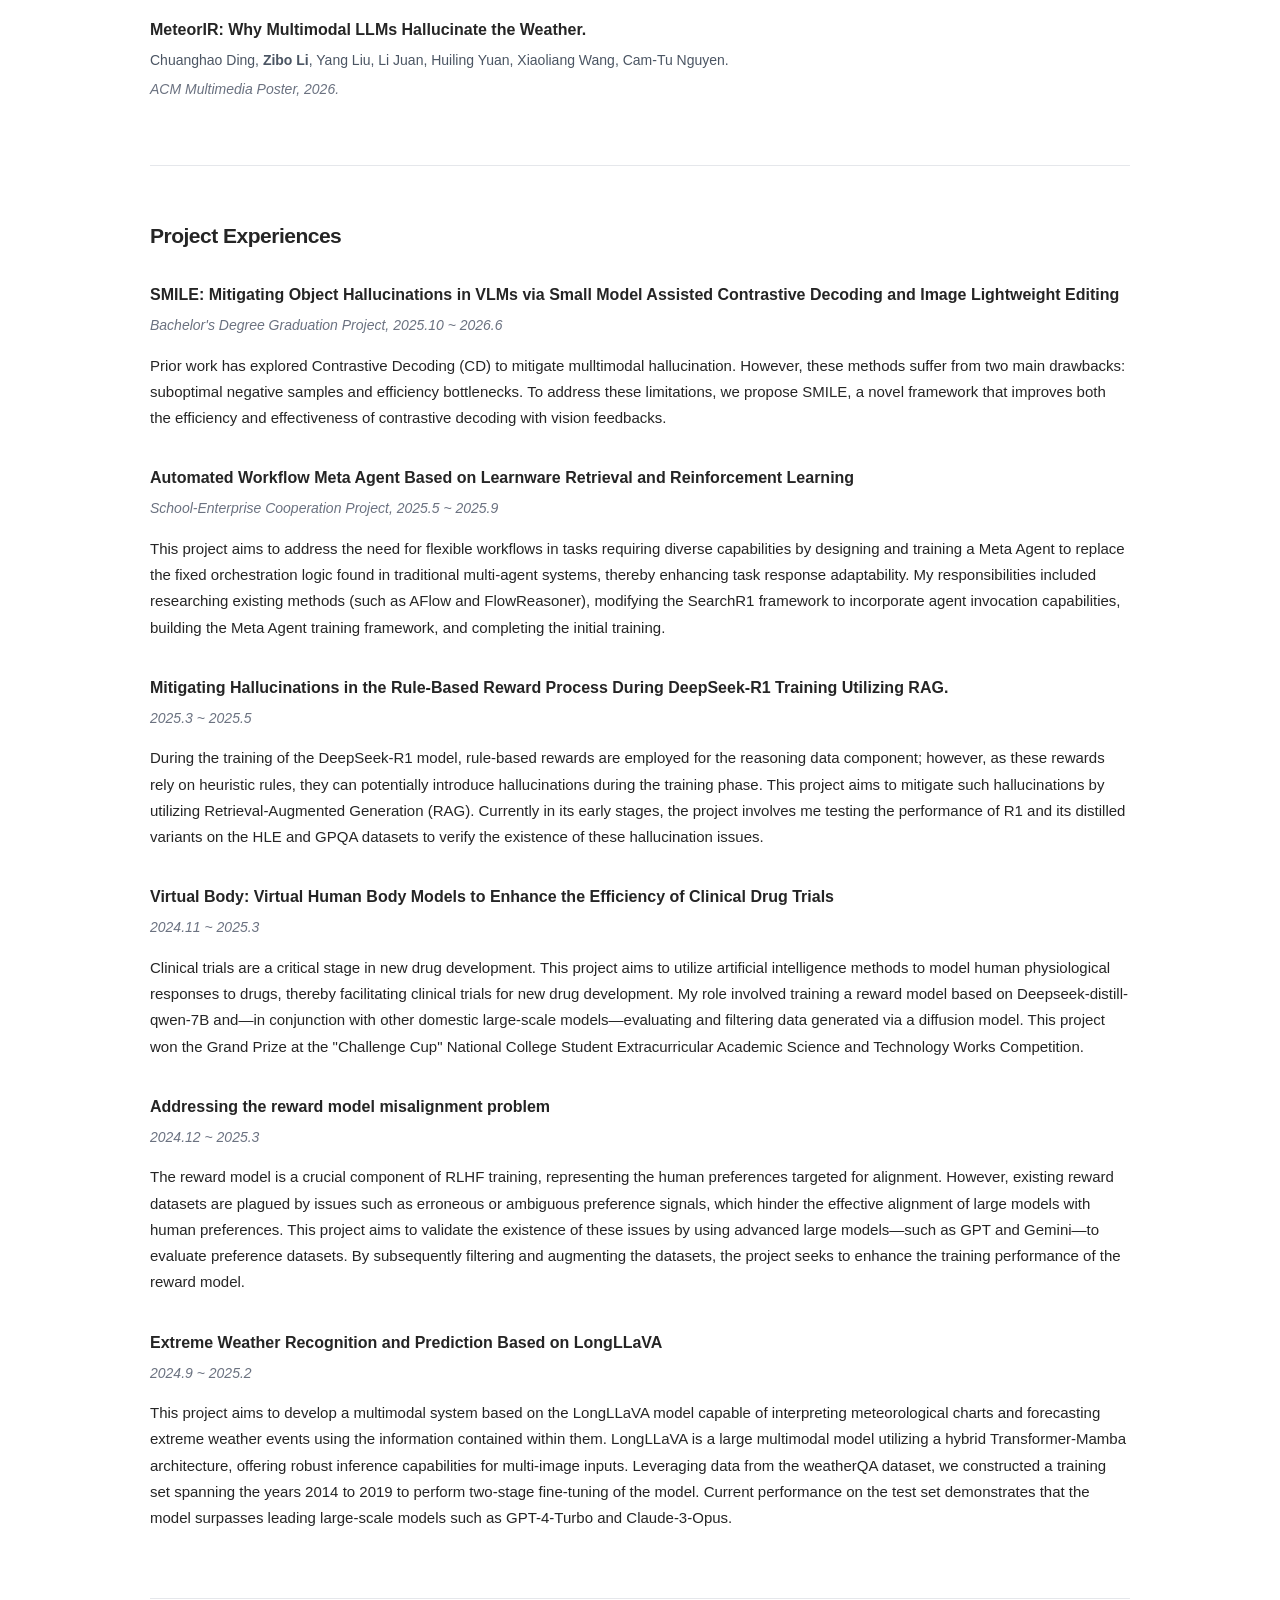
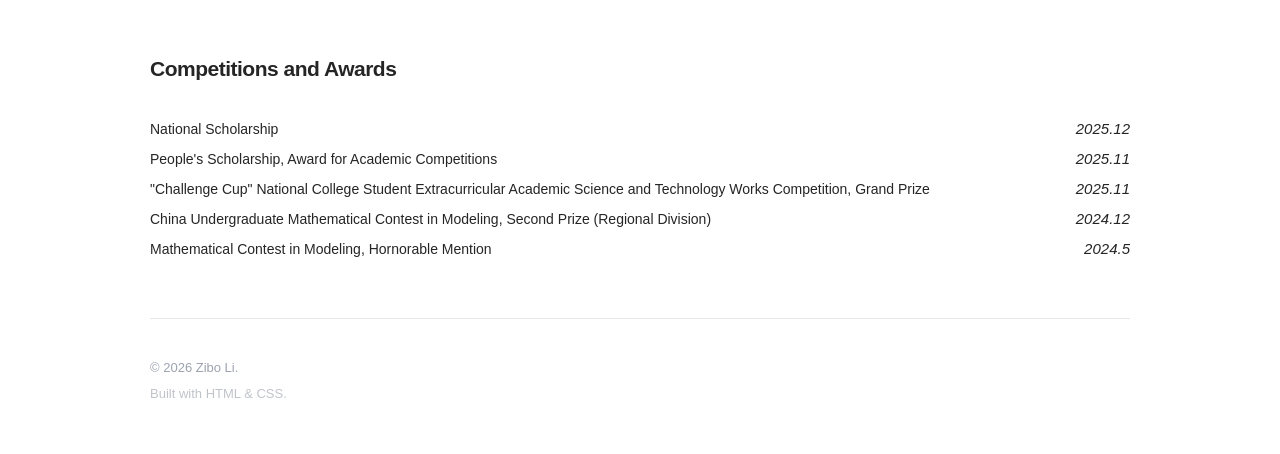
==== commit d37304ad: "Update index.html" ====
--- a/index.html
+++ b/index.html
@@ -227,7 +227,7 @@
             </h3>
 
             <p class="authors">
-                Yeqin Zhang, Haozhe Yang, Yu Zha, Ziyang Ren, <strong>Zibo Li</strong>, Yiqun Shen, Ruiyang Xu, Yang Chen, Guo-Wei Li, Liwei Liu, Cam-Tu Nguyen.
+                Yeqin Zhang, Haozhe Yang, Yu Zhao, Ziyang Ren, <strong>Zibo Li</strong>, Yiqun Shen, Ruiyang Xu, Yang Chen, Guo-Wei Li, Liwei Liu, Cam-Tu Nguyen.
             </p>
 
             <p class="venue">
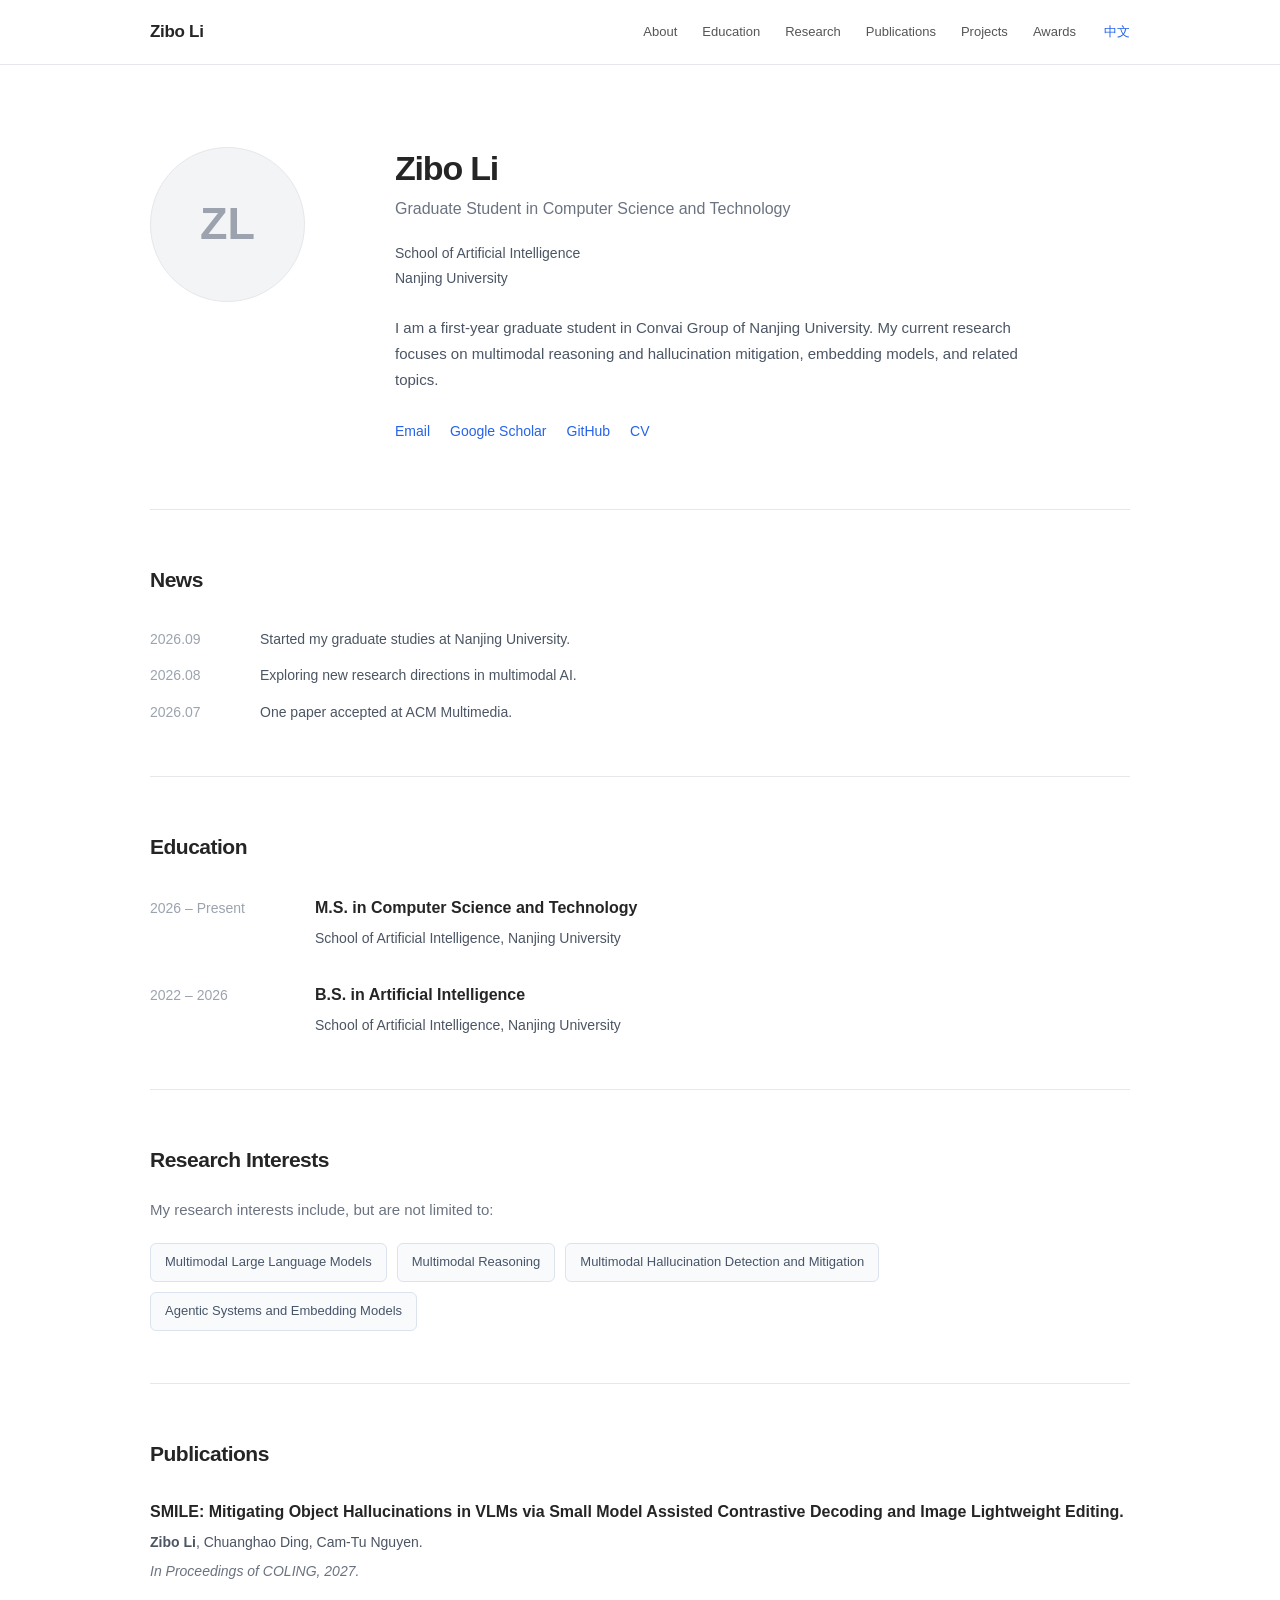
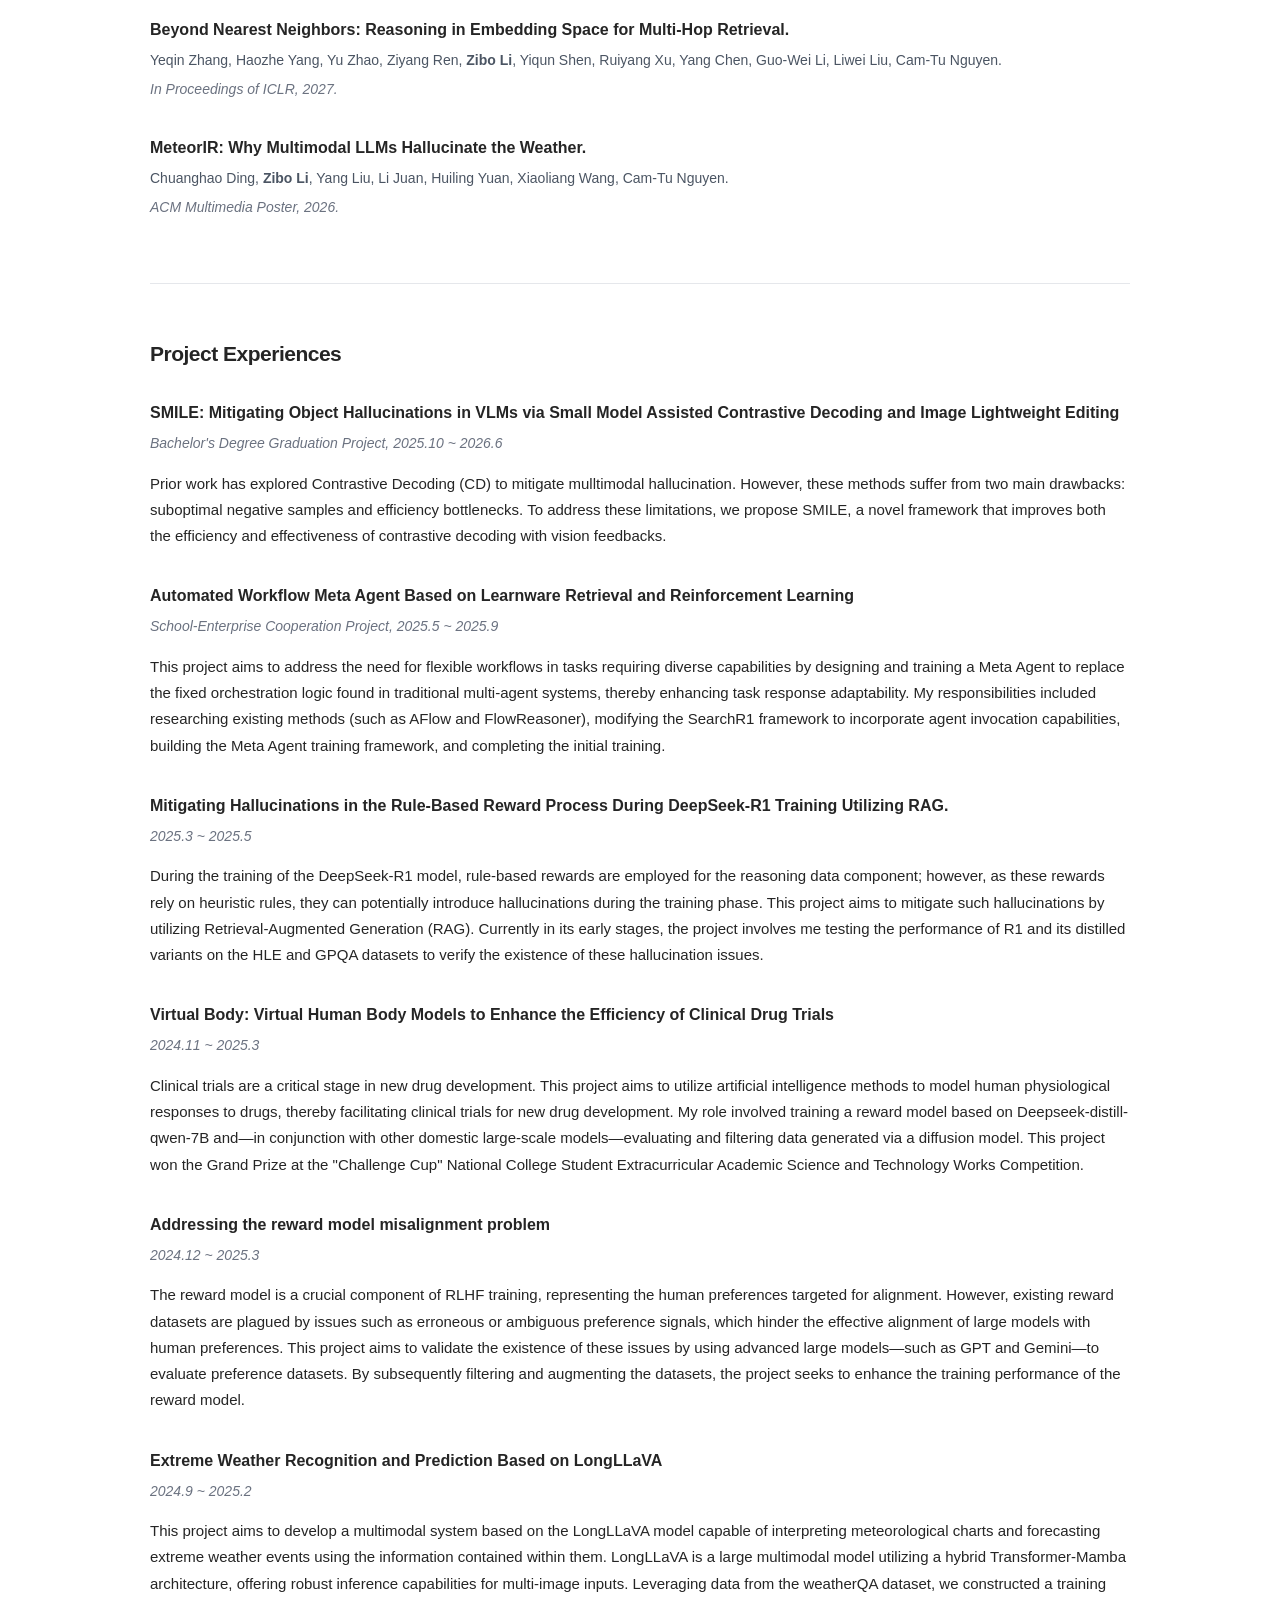
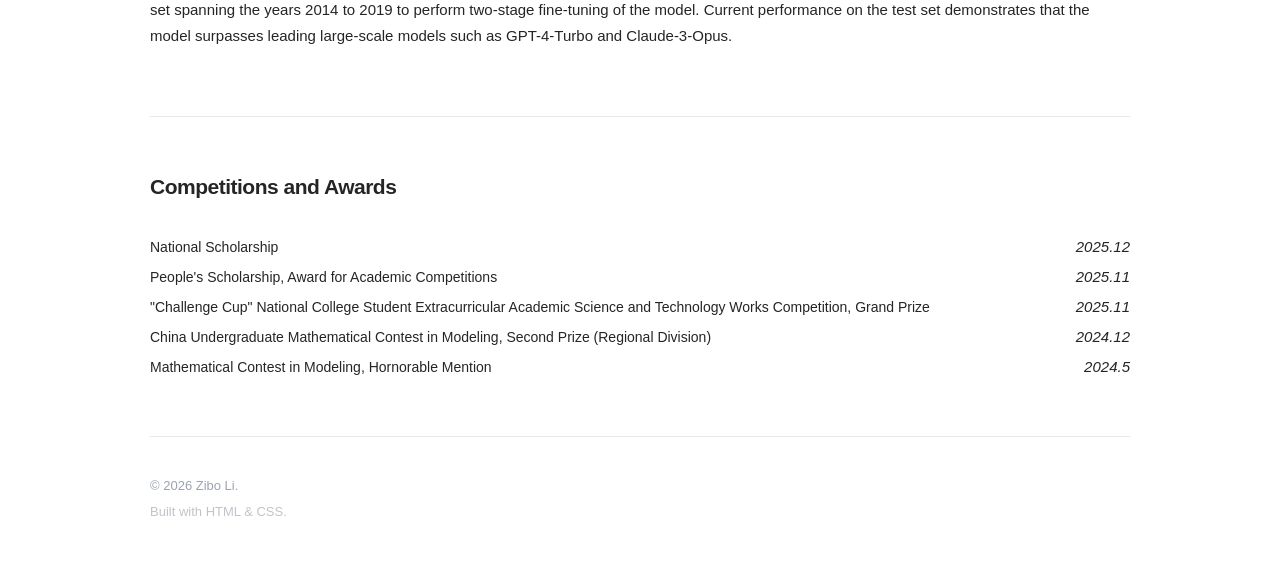
==== commit cf2ab563: "Update index.html" ====
--- a/index.html
+++ b/index.html
@@ -223,6 +223,22 @@
         <div class="publication">
 
             <h3>
+                SMILE: Mitigating Object Hallucinations in VLMs via Small Model Assisted Contrastive Decoding and Image Lightweight Editing.
+            </h3>
+
+            <p class="authors">
+                <strong>Zibo Li</strong>, Chuanghao Ding, Cam-Tu Nguyen.
+            </p>
+
+            <p class="venue">
+                <em>In Proceedings of COLING, 2027.</em>
+            </p>
+
+        </div>
+        
+        <div class="publication">
+
+            <h3>
                 Beyond Nearest Neighbors: Reasoning in Embedding Space for Multi-Hop Retrieval.
             </h3>
 
@@ -254,6 +270,8 @@
             </p>
 
         </div>
+
+        
 
     </section>
 
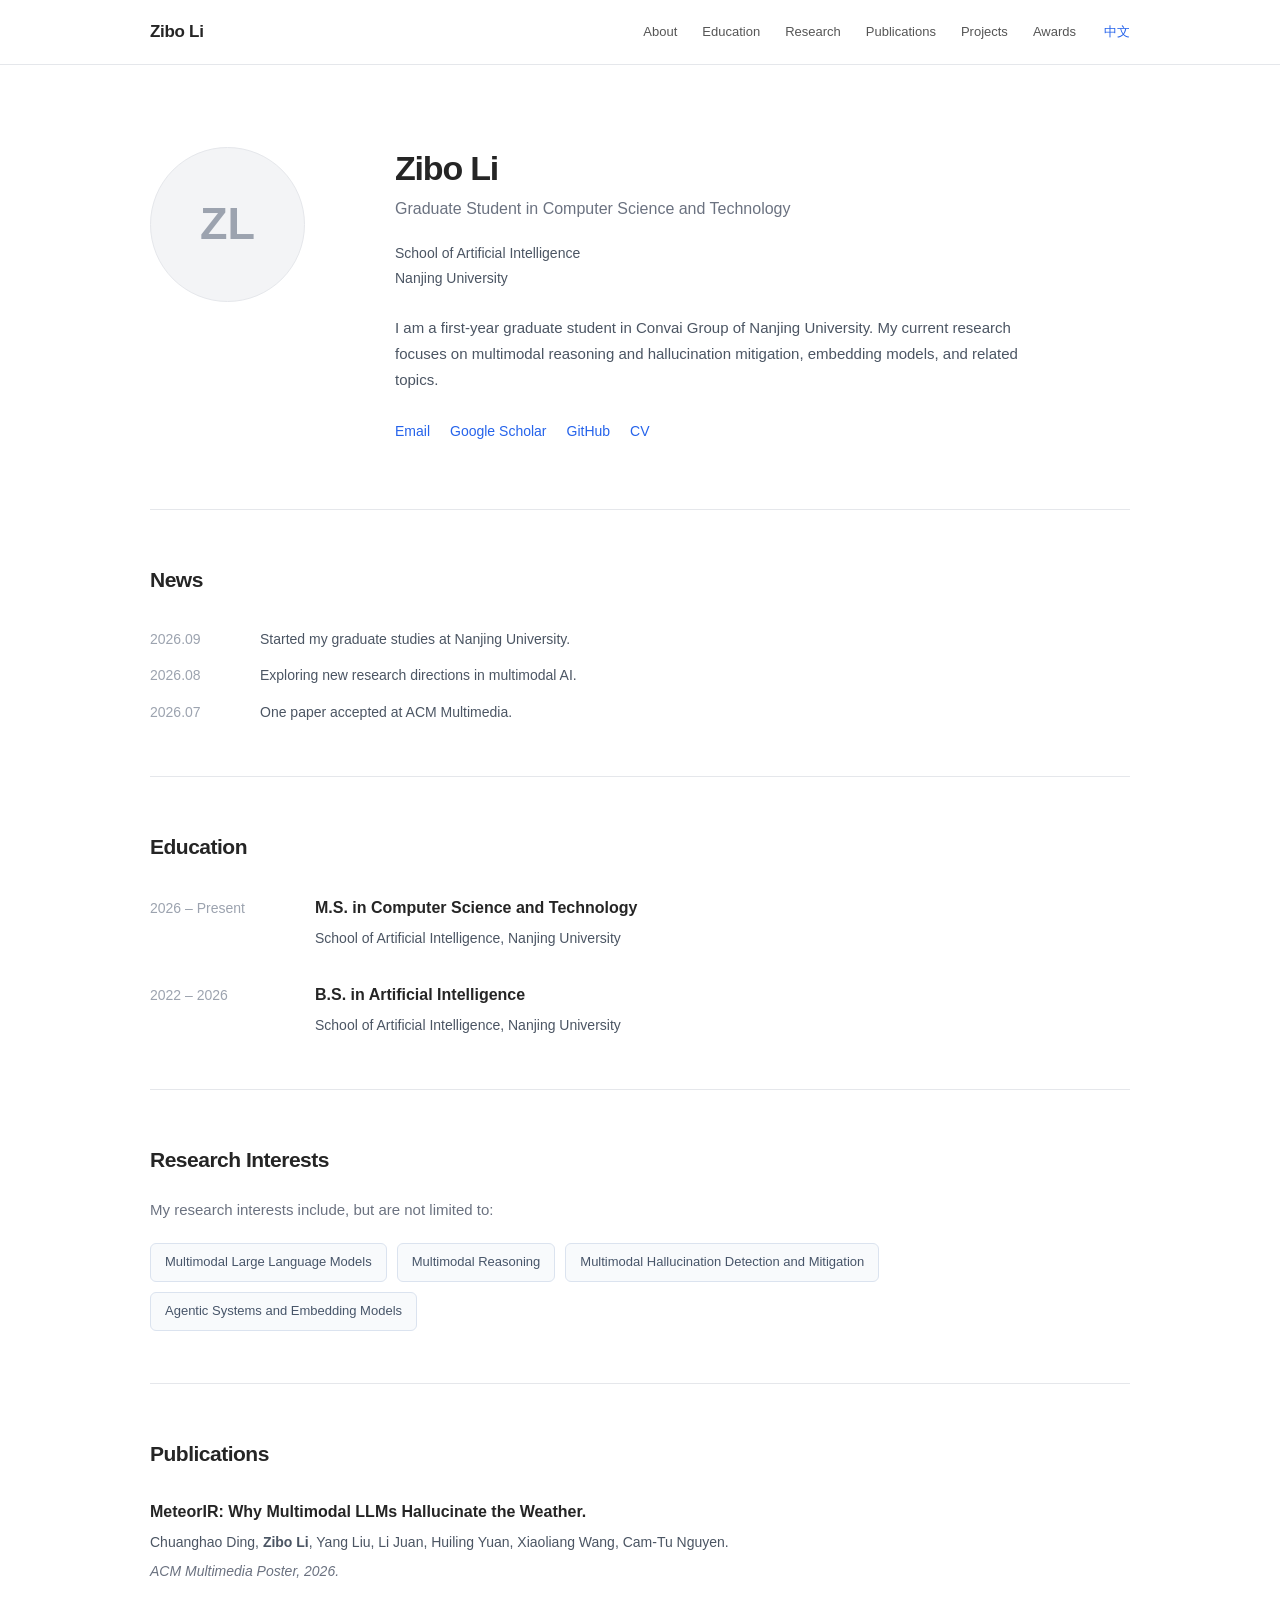
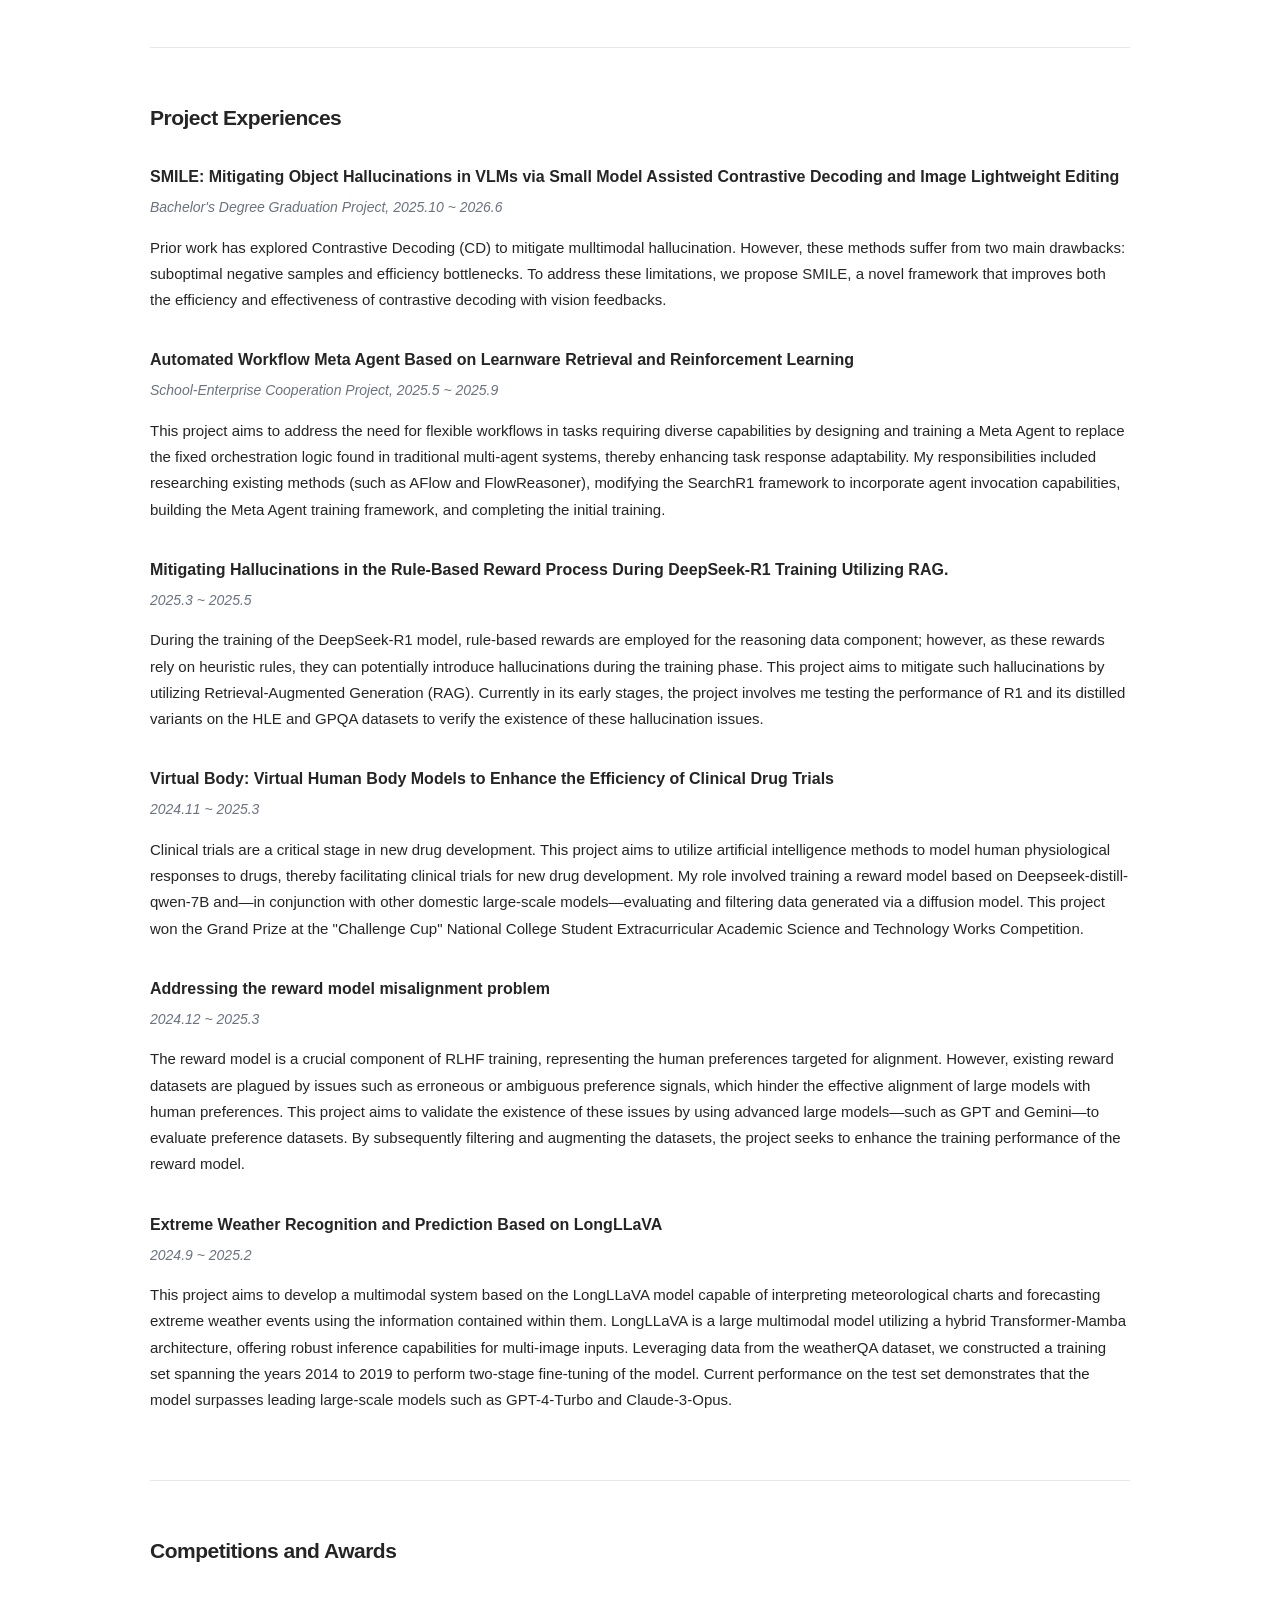
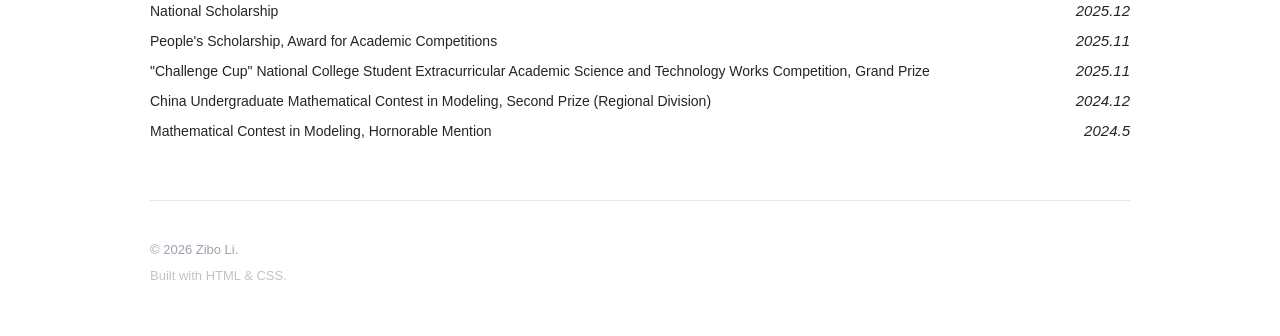
==== commit 6386c651: "Update index.html" ====
--- a/index.html
+++ b/index.html
@@ -220,7 +220,7 @@
 
         <h2>Publications</h2>
 
-        <div class="publication">
+        <!-- <div class="publication">
 
             <h3>
                 SMILE: Mitigating Object Hallucinations in VLMs via Small Model Assisted Contrastive Decoding and Image Lightweight Editing.
@@ -250,10 +250,7 @@
                 <em>In Proceedings of ICLR, 2027.</em>
             </p>
 
-        </div>
-
-
-        <!-- Example second publication -->
+        </div> -->
 
         <div class="publication">
 
